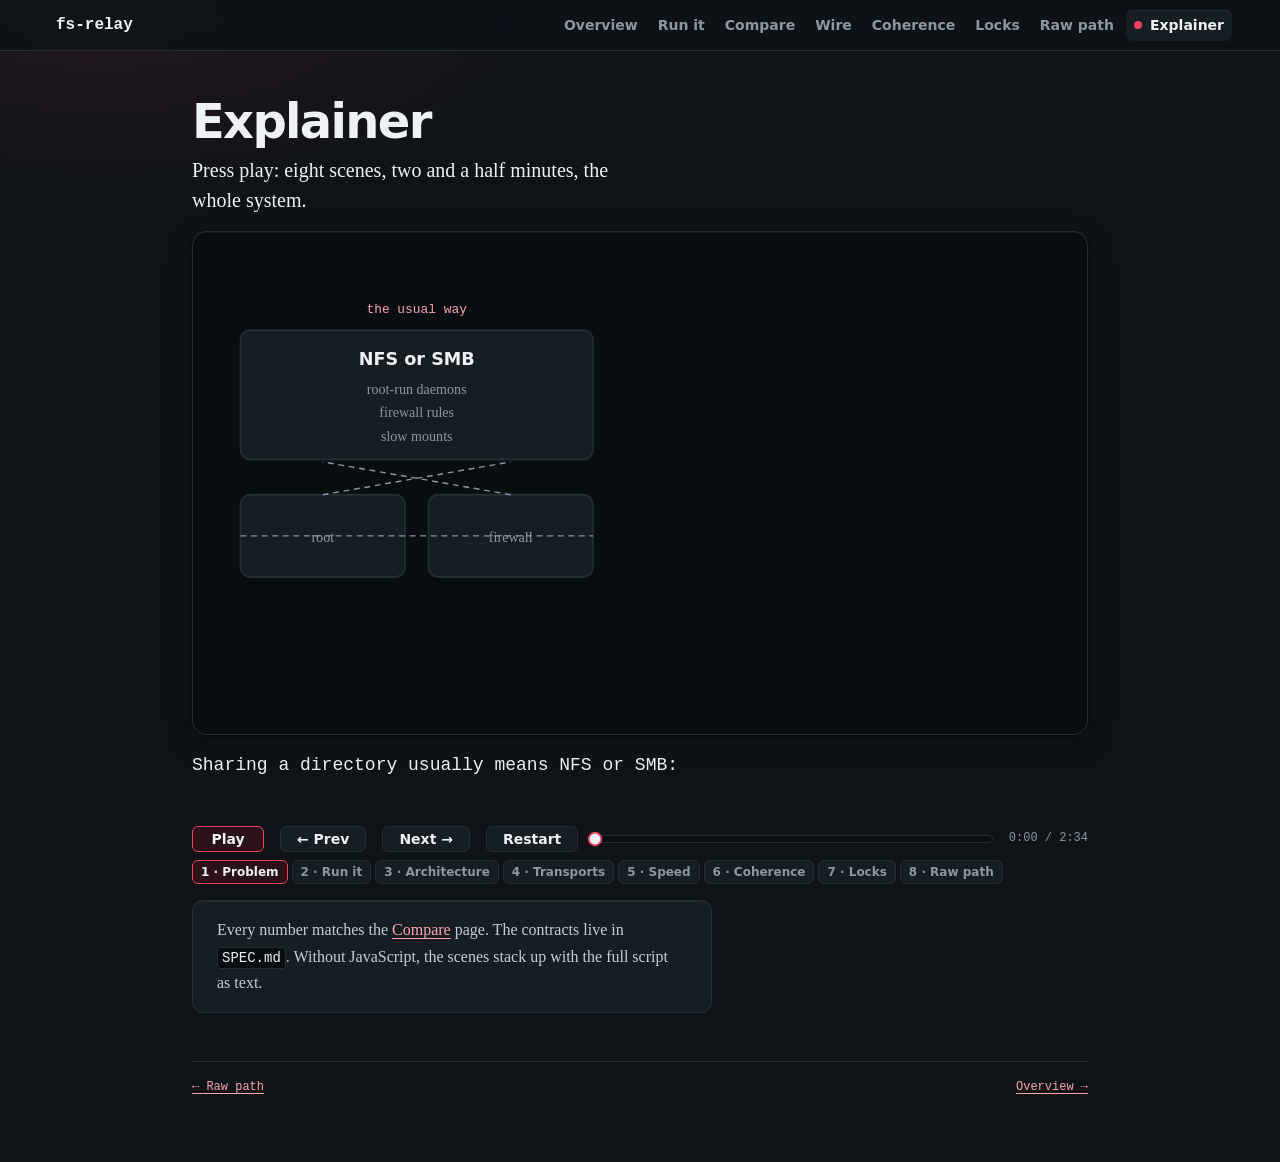
==== html-prototypes/explainer.html @ 556401e4 "feat(ui): elevate html-prototypes 10x and align welcome page (goals/html-prototypes-10x/goal.md)" ====
<!DOCTYPE html>
<html lang="en">
<head>
<meta charset="utf-8">
<meta name="viewport" content="width=device-width, initial-scale=1">
<title>Explainer — fs-relay, explained</title>
<link rel="stylesheet" href="style.css">
<link rel="stylesheet" href="explainer.css">
<meta name="description" content="A two-and-a-half-minute animated tour of fs-relay: run it, how it talks, why it is fast.">
<meta name="theme-color" content="#0d1317">
<link rel="icon" href="data:image/svg+xml,%3Csvg xmlns='http://www.w3.org/2000/svg' viewBox='0 0 16 16'%3E%3Crect width='16' height='16' rx='4' fill='%23f43f5e'/%3E%3C/svg%3E">
</head>
<body>
<a class="skip" href="#main">Skip to content</a>
<nav aria-label="Pages">
  <a class="brand" href="index.html">fs-relay</a>
  <a href="index.html">Overview</a>
  <a href="run.html">Run it</a>
  <a href="compare.html">Compare</a>
  <a href="wire.html">Wire</a>
  <a href="coherence.html">Coherence</a>
  <a href="locks.html">Locks</a>
  <a href="raw.html">Raw path</a>
  <a href="explainer.html" class="here">Explainer</a>
</nav>
<main id="main">
  <h1>Explainer</h1>
  <p class="lede">Press play: eight scenes, two and a
  half minutes, the whole system.</p>
  <div class="player">
    <div class="stage" id="stage" role="region"
      aria-label="Animated explainer">
      <section class="scene" id="sc1" data-title="Problem"
        data-dur="16" aria-label="Scene 1: the problem">
        <svg viewBox="0 0 720 400" role="img"
          aria-label="NFS or SMB on the left, fs-relay on the right">
          <defs>
            <marker id="m1" viewBox="0 0 10 10" refX="8"
              refY="5" markerWidth="7" markerHeight="7"
              orient="auto-start-reverse">
              <path d="M0,0 L10,5 L0,10 z" fill="#f43f5e"></path>
            </marker>
          </defs>
          <g>
            <text x="170" y="55" class="t-lab">the usual way</text>
            <rect x="20" y="70" width="300" height="110" class="box"/>
            <text x="170" y="100" class="t-title">NFS or SMB</text>
            <text x="170" y="124" class="t-small">root-run daemons</text>
            <text x="170" y="144" class="t-small">firewall rules</text>
            <text x="170" y="164" class="t-small">slow mounts</text>
            <rect x="20" y="210" width="140" height="70" class="box"/>
            <text x="90" y="250" class="t-small">root</text>
            <rect x="180" y="210" width="140" height="70" class="box"/>
            <text x="250" y="250" class="t-small">firewall</text>
            <line x1="90" y1="210" x2="250" y2="182" class="wire-dim"/>
            <line x1="250" y1="210" x2="90" y2="182" class="wire-dim"/>
            <line x1="20" y1="245" x2="320" y2="245" class="wire-dim"/>
            <g id="s1-clean" class="fadeable">
              <text x="550" y="55" class="t-lab">fs-relay</text>
              <rect x="400" y="70" width="120" height="110" class="box"/>
              <text x="460" y="125" class="t-title">mount</text>
              <rect x="580" y="70" width="120" height="110" class="box-hi"/>
              <text x="640" y="125" class="t-title">server</text>
              <line x1="520" y1="125" x2="576" y2="125" class="wire"/>
              <circle r="5" class="pkt" style="offset-path: path('M520 125L576 125')"/>
              <text x="550" y="250" class="t-title" font-size="30">≈10× faster</text>
              <text x="550" y="278" class="t-small">two commands · no root</text>
            </g>
          </g>
        </svg>
        <ul class="script">
          <li data-t="0">Sharing a directory usually means NFS or SMB:</li>
          <li data-t="4">root-run daemons, firewall rules, slow mounts.</li>
          <li data-t="8">fs-relay mounts a remote directory as a local filesystem.</li>
          <li data-t="12">About ten times faster — with two commands and no root.</li>
        </ul>
      </section>
      <section class="scene" id="sc2" data-title="Run it"
        data-dur="20" aria-label="Scene 2: run it">
        <svg viewBox="0 0 720 400" role="img"
          aria-label="Three commands typed, four steps lighting up">
          <g>
            <rect x="20" y="20" width="430" height="360" class="box"/>
            <text x="45" y="55" class="t-small">terminal</text>
            <text x="40" y="110" class="t-mono" font-size="13.5" style="text-anchor:start" id="s2l1">$ just build</text>
            <text x="40" y="170" class="t-mono" font-size="13.5" style="text-anchor:start" id="s2l2">$ ./fs-relay -data data -token local-demo</text>
            <text x="40" y="230" class="t-mono" font-size="13.5" style="text-anchor:start" id="s2l3">$ ./fs-relay-bind -ns demo -token local-demo /mnt/x</text>
            <text x="40" y="290" class="t-mono" font-size="13.5" style="text-anchor:start" id="s2l4">mounted on /mnt/x, namespace demo</text>
            <rect id="s2caret" x="145" y="97" width="8" height="16" class="tty-caret"/>
            <g id="s2s1" class="step">
              <rect x="480" y="30" width="220" height="70" class="box"/>
              <text x="590" y="72" class="t-title">1 · Build</text>
            </g>
            <g id="s2s2" class="step">
              <rect x="480" y="115" width="220" height="70" class="box"/>
              <text x="590" y="157" class="t-title">2 · Serve</text>
            </g>
            <g id="s2s3" class="step">
              <rect x="480" y="200" width="220" height="70" class="box"/>
              <text x="590" y="242" class="t-title">3 · Mount</text>
            </g>
            <g id="s2s4" class="step">
              <rect x="480" y="285" width="220" height="70" class="box-hi"/>
              <text x="590" y="327" class="t-title">4 · Use</text>
            </g>
          </g>
        </svg>
        <ul class="script">
          <li data-t="0">Two binaries. First, build them.</li>
          <li data-t="5">Serve a directory on the storage host.</li>
          <li data-t="10">Mount it on every client.</li>
          <li data-t="15">One connection per mount. Now it is a normal directory.</li>
        </ul>
      </section>
      <section class="scene" id="sc3" data-title="Architecture"
        data-dur="20" aria-label="Scene 3: architecture">
        <svg viewBox="0 0 720 400" role="img"
          aria-label="Two mounts exchange calls and events with one server">
          <defs>
            <marker id="m3" viewBox="0 0 10 10" refX="8"
              refY="5" markerWidth="7" markerHeight="7"
              orient="auto-start-reverse">
              <path d="M0,0 L10,5 L0,10 z" fill="#f43f5e"></path>
            </marker>
          </defs>
          <g>
            <rect x="20" y="30" width="200" height="110" class="box"/>
            <text x="120" y="60" class="t-title">mount A</text>
            <text x="120" y="84" class="t-small">fs-relay-bind /mnt/a</text>
            <text x="120" y="104" class="t-small">namespace demo</text>
            <rect x="20" y="180" width="200" height="110" class="box"/>
            <text x="120" y="210" class="t-title">mount B</text>
            <text x="120" y="234" class="t-small">fs-relay-bind /mnt/b</text>
            <text x="120" y="254" class="t-small">namespace demo</text>
            <rect x="300" y="80" width="180" height="160" class="box-hi"/>
            <text x="390" y="112" class="t-title">fs-relay</text>
            <text x="390" y="136" class="t-small">HTTP server</text>
            <text x="390" y="158" class="t-small">event fan-out</text>
            <text x="390" y="180" class="t-small">lock table</text>
            <text x="390" y="202" class="t-small">raw splice loop</text>
            <rect x="540" y="80" width="160" height="160" class="box"/>
            <text x="620" y="112" class="t-title">disk</text>
            <text x="620" y="136" class="t-small">data/demo/</text>
            <text x="620" y="158" class="t-small">data/trips/</text>
            <line x1="220" y1="85" x2="296" y2="120" class="wire"/>
            <line x1="220" y1="235" x2="296" y2="200" class="wire"/>
            <line x1="480" y1="160" x2="536" y2="160" class="wire"/>
            <text x="258" y="72" class="t-lab">calls</text>
            <text x="258" y="252" class="t-lab">calls</text>
            <text x="508" y="148" class="t-lab">files</text>
            <circle r="5" class="pkt" style="offset-path: path('M220 85L296 120')"/>
            <circle r="4" class="pkt-dim" style="offset-path: path('M296 124L220 89'); animation-delay: -1.3s"/>
            <circle r="5" class="pkt" style="offset-path: path('M220 235L296 200'); animation-delay: -0.7s"/>
            <circle r="4" class="pkt-dim" style="offset-path: path('M296 204L220 239'); animation-delay: -2s"/>
            <circle r="5" class="pkt" style="offset-path: path('M480 160L536 160'); animation-delay: -1.9s"/>
          </g>
        </svg>
        <ul class="script">
          <li data-t="0">Each mount keeps one connection to the server.</li>
          <li data-t="6">Calls flow up; results flow back down.</li>
          <li data-t="11">Events — evictions, lock releases — ride the same socket.</li>
          <li data-t="16">Large bytes leave for a separate raw connection.</li>
        </ul>
      </section>
      <section class="scene" id="sc4" data-title="Transports"
        data-dur="18" aria-label="Scene 4: two transports">
        <svg viewBox="0 0 720 400" role="img"
          aria-label="Websocket on the left, POST plus join stream on the right">
          <defs>
            <marker id="m4" viewBox="0 0 10 10" refX="8"
              refY="5" markerWidth="7" markerHeight="7"
              orient="auto-start-reverse">
              <path d="M0,0 L10,5 L0,10 z" fill="#f43f5e"></path>
            </marker>
            <marker id="m4dim" viewBox="0 0 10 10" refX="8"
              refY="5" markerWidth="7" markerHeight="7"
              orient="auto-start-reverse">
              <path d="M0,0 L10,5 L0,10 z" fill="#8b98a1"></path>
            </marker>
          </defs>
          <g>
            <rect x="10" y="60" width="335" height="300" class="zone on" id="s4zl"/>
            <rect x="365" y="60" width="345" height="300" class="zone" id="s4zr"/>
            <text x="177" y="45" class="t-lab">websocket (default)</text>
            <text x="537" y="45" class="t-lab">-post</text>
            <rect x="30" y="120" width="110" height="90" class="box"/>
            <text x="85" y="168" class="t-title">mount</text>
            <rect x="215" y="120" width="110" height="90" class="box"/>
            <text x="270" y="168" class="t-title">server</text>
            <text x="177" y="137" class="t-mono">call id=N</text>
            <line x1="140" y1="145" x2="211" y2="145" class="wire"/>
            <text x="177" y="197" class="t-mono">result</text>
            <line x1="215" y1="185" x2="144" y2="185" class="wire"/>
            <circle r="5" class="pkt" style="offset-path: path('M140 145L211 145')"/>
            <circle r="4" class="pkt-dim" style="offset-path: path('M215 189L144 189'); animation-delay: -1.3s"/>
            <text x="177" y="260" class="t-small">one socket,</text>
            <text x="177" y="280" class="t-small">both directions</text>
            <text x="177" y="310" class="t-small">events share it,</text>
            <text x="177" y="330" class="t-small">no call id</text>
            <rect x="385" y="120" width="110" height="90" class="box"/>
            <text x="440" y="168" class="t-title">mount</text>
            <rect x="580" y="120" width="110" height="90" class="box"/>
            <text x="635" y="168" class="t-title">server</text>
            <text x="537" y="137" class="t-mono">POST call</text>
            <line x1="495" y1="145" x2="576" y2="145" class="wire"/>
            <text x="537" y="197" class="t-mono">join chunks</text>
            <line x1="580" y1="185" x2="499" y2="185" class="wire-dim"/>
            <circle r="5" class="pkt" style="offset-path: path('M495 145L576 145'); animation-delay: -0.5s"/>
            <circle r="4" class="pkt-dim" style="offset-path: path('M580 189L499 189'); animation-delay: -1.8s"/>
            <text x="537" y="260" class="t-small">one POST per call,</text>
            <text x="537" y="280" class="t-small">plus a join stream</text>
            <text x="537" y="310" class="t-small">for events</text>
          </g>
        </svg>
        <ul class="script">
          <li data-t="0">By default: one websocket, calls and events together.</li>
          <li data-t="6">Each call carries an id; the server echoes it back.</li>
          <li data-t="10">-post instead: one request per call, plus a join stream.</li>
          <li data-t="14">Same envelope both ways. Pick one per mount.</li>
        </ul>
      </section>
      <section class="scene" id="sc5" data-title="Speed"
        data-dur="22" aria-label="Scene 5: speed">
        <svg viewBox="0 0 720 400" role="img"
          aria-label="Benchmark chart: ansible.tar unpack across 5,868 files">
          <g>
            <text x="360" y="38" class="t-lab">ansible.tar — unpack, 5,868 files (shorter is faster)</text>
            <g id="s5r0" class="fadeable">
              <text x="165" y="83" class="t-mono" style="text-anchor:end;fill:#8b98a1">local directory</text>
              <rect x="180" y="66" width="410" height="24" class="box"/>
              <rect id="s5b0" x="180" y="66" width="8" height="24" rx="4" fill="#c3ced4" class="grow"/>
              <text x="604" y="83" class="t-mono" style="text-anchor:start">0.14 s</text>
            </g>
            <g id="s5r1" class="fadeable">
              <text x="165" y="125" class="t-mono" style="text-anchor:end;font-weight:700">fs-relay</text>
              <rect x="180" y="108" width="410" height="24" class="box"/>
              <rect id="s5b1" x="180" y="108" width="32" height="24" rx="4" fill="#f43f5e" class="grow"/>
              <text x="604" y="125" class="t-mono" style="text-anchor:start;fill:#fda4af">15.47 s · 13× s3fs</text>
            </g>
            <g id="s5r2" class="fadeable">
              <text x="165" y="167" class="t-mono" style="text-anchor:end">fs-relay -post</text>
              <rect x="180" y="150" width="410" height="24" class="box"/>
              <rect id="s5b2" x="180" y="150" width="37" height="24" rx="4" fill="#fda4af" class="grow"/>
              <text x="604" y="167" class="t-mono" style="text-anchor:start">18.11 s</text>
            </g>
            <g id="s5r3" class="fadeable">
              <text x="165" y="209" class="t-mono" style="text-anchor:end;fill:#8b98a1">kvfs</text>
              <rect x="180" y="192" width="410" height="24" class="box"/>
              <rect id="s5b3" x="180" y="192" width="52" height="24" rx="4" fill="#4d5a62" class="grow"/>
              <text x="604" y="209" class="t-mono" style="text-anchor:start">25.76 s</text>
            </g>
            <g id="s5r4" class="fadeable">
              <text x="165" y="251" class="t-mono" style="text-anchor:end;fill:#8b98a1">fuse-nfs</text>
              <rect x="180" y="234" width="410" height="24" class="box"/>
              <rect id="s5b4" x="180" y="234" width="217" height="24" rx="4" fill="#4d5a62" class="grow"/>
              <text x="604" y="251" class="t-mono" style="text-anchor:start">107.89 s</text>
            </g>
            <g id="s5r5" class="fadeable">
              <text x="165" y="293" class="t-mono" style="text-anchor:end;fill:#8b98a1">s3fs on rustfs</text>
              <rect x="180" y="276" width="410" height="24" class="box"/>
              <rect id="s5b5" x="180" y="276" width="410" height="24" rx="4" fill="#4d5a62" class="grow"/>
              <text x="604" y="293" class="t-mono" style="text-anchor:start">203.56 s</text>
            </g>
            <g id="s5verdict" class="fadeable">
              <rect x="190" y="324" width="340" height="48" class="box-hi"/>
              <text x="360" y="354" class="t-title" font-size="22">13× faster than s3fs · 7× NFS</text>
            </g>
          </g>
        </svg>
        <ul class="script">
          <li data-t="0">Unpacking 5,868 files: s3fs takes 204 seconds.</li>
          <li data-t="6">NFS through FUSE: 108. kvfs: 26.</li>
          <li data-t="11">fs-relay: 15 and a half. Thirteen times faster than s3fs.</li>
          <li data-t="17">Numbers from the repo's own benchmark tables.</li>
        </ul>
      </section>
      <section class="scene" id="sc6" data-title="Coherence"
        data-dur="18" aria-label="Scene 6: coherence">
        <svg viewBox="0 0 720 400" role="img"
          aria-label="A write on mount A evicts mount B's cache">
          <defs>
            <marker id="m6" viewBox="0 0 10 10" refX="8"
              refY="5" markerWidth="7" markerHeight="7"
              orient="auto-start-reverse">
              <path d="M0,0 L10,5 L0,10 z" fill="#f43f5e"></path>
            </marker>
          </defs>
          <g>
            <rect x="20" y="80" width="150" height="130" class="box"/>
            <text x="95" y="112" class="t-title">mount A</text>
            <text x="95" y="136" class="t-small">writes</text>
            <rect x="280" y="80" width="160" height="130" class="box-hi"/>
            <text x="360" y="112" class="t-title">server</text>
            <text x="360" y="136" class="t-small">publishes</text>
            <rect x="550" y="80" width="150" height="130" class="box"/>
            <text x="625" y="112" class="t-title">mount B</text>
            <text x="625" y="136" class="t-small">caches</text>
            <line x1="170" y1="130" x2="276" y2="130" class="wire"/>
            <line x1="440" y1="130" x2="546" y2="130" class="wire"/>
            <text x="223" y="118" class="t-lab">write</text>
            <text x="493" y="118" class="t-lab">evict</text>
            <circle r="5" class="pkt" style="offset-path: path('M170 130L276 130')"/>
            <circle r="5" class="pkt" style="offset-path: path('M440 130L546 130'); animation-delay: -1.3s"/>
            <g id="s6cache" class="flash">
              <rect x="550" y="240" width="150" height="50" class="chip-hi"/>
              <text x="625" y="270" class="t-small">B cache dropped</text>
            </g>
            <text x="95" y="270" class="t-small fadeable" id="s6a">keeps the name</text>
            <text x="625" y="320" class="t-small fadeable" id="s6b">drops the name</text>
          </g>
        </svg>
        <ul class="script">
          <li data-t="0">Mounts cache everything: names, attributes, small files.</li>
          <li data-t="6">Every change pushes an eviction to all mounts.</li>
          <li data-t="11">The writing mount keeps the name; others drop it.</li>
          <li data-t="15">Missed news? Rejoin replays it. Names heal in a second.</li>
        </ul>
      </section>
      <section class="scene" id="sc7" data-title="Locks"
        data-dur="20" aria-label="Scene 7: locks">
        <svg viewBox="0 0 720 400" role="img"
          aria-label="Two mounts take turns on the shared range">
          <defs>
            <marker id="m7" viewBox="0 0 10 10" refX="8"
              refY="5" markerWidth="7" markerHeight="7"
              orient="auto-start-reverse">
              <path d="M0,0 L10,5 L0,10 z" fill="#f43f5e"></path>
            </marker>
          </defs>
          <g>
            <rect x="20" y="20" width="170" height="70" class="box"/>
            <text x="105" y="62" class="t-title">mount A</text>
            <rect x="275" y="20" width="170" height="70" class="box-hi"/>
            <text x="360" y="62" class="t-title">server</text>
            <rect x="530" y="20" width="170" height="70" class="box"/>
            <text x="615" y="62" class="t-title">mount B</text>
            <line x1="190" y1="55" x2="271" y2="55" class="wire"/>
            <line x1="530" y1="55" x2="449" y2="55" class="wire"/>
            <circle r="5" class="pkt" style="offset-path: path('M190 55L271 55')"/>
            <g id="s7pulse" class="fadeable">
              <circle r="5" class="pkt" style="offset-path: path('M449 59L530 59')"/>
            </g>
            <rect x="20" y="150" width="170" height="60" class="chip-hi"/>
            <text x="105" y="174" class="t-mono">0x40000000</text>
            <text x="105" y="194" class="t-small">pending</text>
            <rect x="210" y="150" width="170" height="60" class="chip-hi"/>
            <text x="295" y="174" class="t-mono">0x40000001</text>
            <text x="295" y="194" class="t-small">reserved</text>
            <rect x="400" y="150" width="280" height="60" class="chip-hi"/>
            <text x="540" y="174" class="t-mono">0x40000002 + 510</text>
            <text x="540" y="194" class="t-small">shared range</text>
            <text x="540" y="234" class="t-small" id="s7holder">holder: A</text>
            <text x="360" y="282" class="t-title fadeable on" id="s7a">A takes the shared-write lock</text>
            <text x="360" y="308" class="t-small fadeable" id="s7b">B tries → EAGAIN, waits</text>
            <text x="360" y="334" class="t-small fadeable" id="s7r">release wakes every waiter</text>
            <text x="360" y="360" class="t-title fadeable" id="s7g">B retries → granted</text>
          </g>
        </svg>
        <ul class="script">
          <li data-t="0">One server lock table per namespace.</li>
          <li data-t="5">SQLite locks three byte ranges; the table counts them.</li>
          <li data-t="10">A conflict returns EAGAIN — the mount waits and retries.</li>
          <li data-t="15">Release wakes every waiter. Proven: 200 rows, both mounts, integrity ok.</li>
        </ul>
      </section>
      <section class="scene" id="sc8" data-title="Raw path"
        data-dur="20" aria-label="Scene 8: raw path">
        <svg viewBox="0 0 720 400" role="img"
          aria-label="Bytes splice from file to FUSE without copies">
          <defs>
            <marker id="m8" viewBox="0 0 10 10" refX="8"
              refY="5" markerWidth="7" markerHeight="7"
              orient="auto-start-reverse">
              <path d="M0,0 L10,5 L0,10 z" fill="#f43f5e"></path>
            </marker>
          </defs>
          <g>
            <text x="360" y="60" class="t-lab">zero copy</text>
            <rect x="20" y="120" width="120" height="80" class="box"/>
            <text x="80" y="166" class="t-title">file</text>
            <rect x="170" y="120" width="90" height="80" class="box"/>
            <text x="215" y="166" class="t-small">pipe</text>
            <rect x="290" y="120" width="110" height="80" class="box"/>
            <text x="345" y="166" class="t-small">socket</text>
            <rect x="430" y="120" width="90" height="80" class="box"/>
            <text x="475" y="166" class="t-small">pipe</text>
            <rect x="550" y="120" width="150" height="80" class="box-hi"/>
            <text x="625" y="166" class="t-title">FUSE</text>
            <line x1="140" y1="160" x2="166" y2="160" class="wire"/>
            <line x1="260" y1="160" x2="286" y2="160" class="wire"/>
            <line x1="400" y1="160" x2="426" y2="160" class="wire"/>
            <line x1="520" y1="160" x2="546" y2="160" class="wire"/>
            <circle r="5" class="pkt" style="offset-path: path('M140 160L166 160')"/>
            <circle r="5" class="pkt" style="offset-path: path('M260 160L286 160'); animation-delay: -0.6s"/>
            <circle r="5" class="pkt" style="offset-path: path('M400 160L426 160'); animation-delay: -1.2s"/>
            <circle r="5" class="pkt" style="offset-path: path('M520 160L546 160'); animation-delay: -1.8s"/>
            <text x="360" y="250" class="t-small">inside [Min, Max] → raw · else the envelope</text>
            <text x="360" y="310" class="t-title fadeable" id="s8close" font-size="26">Two commands. No root. That's fs-relay.</text>
          </g>
        </svg>
        <ul class="script">
          <li data-t="0">Bytes past a threshold skip the envelope.</li>
          <li data-t="5">The kernel splices: file to pipe to socket to FUSE.</li>
          <li data-t="11">No copies through the server process. Failures retry once.</li>
          <li data-t="16">Two commands. No root. That's fs-relay.</li>
        </ul>
      </section>
    </div>
    <p class="caption" id="caption" aria-live="polite"></p>
    <div class="transport" role="group" aria-label="Playback">
      <button type="button" id="btn-play" aria-label="Play">Play</button>
      <button type="button" id="btn-prev" aria-label="Previous scene">← Prev</button>
      <button type="button" id="btn-next" aria-label="Next scene">Next →</button>
      <button type="button" id="btn-restart" aria-label="Restart">Restart</button>
      <div class="progress" id="progress" role="slider" tabindex="0"
        aria-label="Seek" aria-valuemin="0" aria-valuemax="100" aria-valuenow="0">
        <div class="fill" id="fill"></div>
      </div>
      <span class="clock" id="clock">0:00 / 0:00</span>
      <div class="chapters" id="chapters"></div>
    </div>
  </div>
  <p class="note">Every number matches the
  <a href="compare.html">Compare</a> page. The contracts
  live in <code>SPEC.md</code>. Without JavaScript, the
  scenes stack up with the full script as text.</p>
  <footer><a href="raw.html">← Raw path</a><a href="index.html">Overview →</a></footer>
</main>
<script src="ui.js"></script>
<script src="explainer.js"></script>
</body>
</html>
---- html-prototypes/style.css ----
:root {
  color-scheme: dark;

  /* Layer 1: primitives */
  --gray-50: #eef2f4;
  --gray-200: #c3ced4;
  --gray-400: #8b98a1;
  --gray-600: #4d5a62;
  --gray-800: #232e34;
  --gray-900: #161e23;
  --gray-950: #0d1317;
  --accent-200: #fecdd3;
  --accent-300: #fda4af;
  --accent-400: #fb7185;
  --accent-500: #f43f5e;
  --accent-700: #be123c;
  --accent-900: #4c0519;

  --space-2xs: 0.125rem;
  --space-xs: 0.25rem;
  --space-sm: 0.5rem;
  --space-md: 1rem;
  --space-lg: 1.5rem;
  --space-xl: 2rem;
  --space-2xl: 3rem;
  --space-3xl: 4rem;
  --space-4xl: 6rem;

  --text-xs: 0.75rem;
  --text-sm: 0.875rem;
  --text-base: 1rem;
  --text-lg: 1.125rem;
  --text-xl: 1.25rem;
  --text-2xl: 1.5rem;
  --text-3xl: 1.875rem;
  --text-4xl: 2.25rem;
  --text-5xl: 3rem;

  /* Pass 2: 3 font weights max */
  --font-regular: 400;
  --font-semibold: 600;
  --font-bold: 700;

  --leading-tight: 1.05;
  --leading-snug: 1.3;
  --leading-normal: 1.5;
  --leading-relaxed: 1.65;
  --tracking-display: -0.035em;
  --tracking-normal: 0;
  --tracking-wide: 0.08em;

  --radius-xs: 0.1875rem;
  --radius-sm: 0.25rem;
  --radius-md: 0.375rem;
  --radius-lg: 0.625rem;
  --radius-xl: 0.875rem;
  --radius-pill: 9999px;

  --ring-subtle: inset 0 1px 0 rgb(255 255 255 / 0.06);
  --shadow-raised: 0 1px 2px rgb(0 0 0 / 0.35), 0 8px 24px rgb(0 0 0 / 0.28);
  --duration-fast: 140ms;
  --duration-base: 220ms;
  --ease-out: cubic-bezier(0.22, 1, 0.36, 1);
  --z-sticky: 10;
  --z-skip: 20;
  --measure: 65ch;
  --shell-sm: 46rem;
  --shell-lg: 60rem;

  /* Layer 2: semantics */
  --surface-canvas: var(--gray-950);
  --surface-raised: var(--gray-900);
  --surface-overlay: var(--gray-800);
  --surface-sunken: #080d10;
  --surface-glow: rgb(244 63 94 / 0.10);
  --text-primary: var(--gray-50);
  --text-secondary: var(--gray-200);
  --text-tertiary: var(--gray-400);
  --text-faint: var(--gray-600);
  --border-default: var(--gray-800);
  --border-subtle: rgb(255 255 255 / 0.08);
  --border-focus: var(--accent-500);
  --accent: var(--accent-500);
  --accent-soft: var(--accent-300);
  --accent-deep: var(--accent-700);
  --accent-wash: #2b1119;
  --chart-them: var(--gray-600);
  --chart-floor: var(--gray-200);
  --font-display: system-ui, "Segoe UI",
    "Avenir Next", sans-serif;
  --font-body: Charter, "Bitstream Charter",
    "Sitka Text", Cambria, Georgia, serif;
  --font-mono: ui-monospace, "SF Mono",
    "Cascadia Mono", Menlo, Consolas, monospace;

  /* Layer 3: verdict panel */
  --verdict-bg: var(--accent-wash);
  --verdict-border: var(--accent-deep);
  --verdict-q: var(--accent-soft);
}

* { box-sizing: border-box; }

html {
  scrollbar-color: var(--accent-deep) var(--surface-canvas);
  -webkit-text-size-adjust: 100%;
  -webkit-font-smoothing: antialiased;
  scroll-behavior: smooth;
  scroll-padding-top: 6rem;
}

body {
  margin: 0;
  min-height: 100vh;
  background:
    radial-gradient(ellipse 70% 32% at 8% 0%, var(--surface-glow) 0%, transparent 58%),
    var(--surface-canvas);
  color: var(--text-secondary);
  font-family: var(--font-body);
  font-size: var(--text-lg);
  font-weight: var(--font-regular);
  line-height: var(--leading-relaxed);
}

::selection { background: var(--accent); color: #160509; }

:focus-visible { outline: 2px solid var(--border-focus); outline-offset: 3px; }

/* ---- skip link: first Tab stop, visible only on focus ---- */

.skip {
  position: absolute;
  left: var(--space-md);
  top: var(--space-sm);
  z-index: var(--z-skip);
  background: var(--surface-sunken);
  color: var(--text-primary);
  font-family: var(--font-display);
  font-size: var(--text-sm);
  font-weight: var(--font-semibold);
  padding: var(--space-sm) var(--space-md);
  border: 1px solid var(--accent);
  border-radius: var(--radius-md);
  text-decoration: none;
  transform: translateY(-300%);
  transition: transform var(--duration-fast) var(--ease-out);
}

.skip:focus-visible { transform: none; }

/* ---- top navigation ---- */

nav {
  display: flex;
  flex-wrap: wrap;
  gap: var(--space-xs);
  align-items: center;
  padding: var(--space-sm) clamp(var(--space-md), 4vw, var(--space-2xl));
  border-bottom: 1px solid var(--border-default);
  background: rgb(13 19 23 / 0.84);
  -webkit-backdrop-filter: blur(8px);
  backdrop-filter: blur(8px);
  position: sticky;
  top: 0;
  z-index: var(--z-sticky);
}

nav a {
  display: inline-flex;
  align-items: center;
  color: var(--text-tertiary);
  font-family: var(--font-display);
  font-size: var(--text-sm);
  font-weight: var(--font-semibold);
  text-decoration: none;
  padding: var(--space-xs) var(--space-sm);
  border-radius: var(--radius-md);
  white-space: nowrap;
  outline: 2px solid transparent;
  transition: color var(--duration-fast) var(--ease-out),
    background-color var(--duration-fast) var(--ease-out),
    transform var(--duration-fast) var(--ease-out),
    outline-color var(--duration-fast) var(--ease-out);
}

nav a:active { transform: scale(0.97); }

@media (hover: hover) and (pointer: fine) {
  nav a:hover { color: var(--text-primary); background: var(--surface-raised); }
}

/* Signature: the active page carries a rose dot. */
nav a.here {
  color: var(--text-primary);
  background: var(--surface-raised);
  box-shadow: var(--ring-subtle);
}

nav a.here::before {
  content: "";
  display: inline-block;
  width: var(--space-sm);
  height: var(--space-sm);
  border-radius: var(--radius-pill);
  background: var(--accent);
  margin-inline-end: var(--space-sm);
  flex-shrink: 0;
}

nav a.brand {
  font-family: var(--font-mono);
  font-size: var(--text-base);
  font-weight: var(--font-bold);
  color: var(--text-primary);
  margin-inline-end: auto;
  letter-spacing: var(--tracking-normal);
}

/* ---- page column & spacing rhythm (Pass 4) ---- */

main {
  max-width: var(--shell-sm);
  margin: 0 auto;
  padding: clamp(var(--space-lg), 5vh, var(--space-2xl))
    clamp(var(--space-md), 4vw, var(--space-xl))
    var(--space-3xl);
}

@media (min-width: 64rem) {
  main { max-width: var(--shell-lg); }
  h1 { font-size: clamp(var(--text-5xl), 1rem + 4.2vw, 4.5rem); max-width: 22ch; }
  .lede { max-width: 54ch; }
  .verdict { max-width: none; }
}

main > * + * { margin-top: var(--space-md); }
main > h2 { margin-top: var(--space-2xl); }
main > h2 + * { margin-top: var(--space-sm); }
main > h3 { margin-top: var(--space-xl); }
main > h3 + * { margin-top: var(--space-sm); }
main > h1 + .lede { margin-top: var(--space-sm); }

h1, h2, h3 {
  font-family: var(--font-display);
  color: var(--text-primary);
  line-height: var(--leading-tight);
  text-wrap: balance;
}

h1 {
  font-size: clamp(var(--text-4xl), 7vw, var(--text-5xl));
  font-weight: var(--font-bold);
  letter-spacing: var(--tracking-display);
  margin: 0;
  max-width: 20ch;
}

h2 {
  font-size: var(--text-3xl);
  font-weight: var(--font-bold);
  letter-spacing: var(--tracking-display);
  margin-bottom: 0;
}

h3 {
  font-size: var(--text-xl);
  font-weight: var(--font-semibold);
  letter-spacing: var(--tracking-normal);
  margin-bottom: 0;
}

.lede {
  font-size: var(--text-xl);
  color: var(--text-primary);
  line-height: var(--leading-normal);
  max-width: 44ch;
}

p { max-width: var(--measure); margin-bottom: 0; text-wrap: pretty; }
li { max-width: var(--measure); text-wrap: pretty; }

ul, ol { padding-inline-start: var(--space-lg); }
li + li { margin-top: var(--space-xs); }

a {
  color: var(--accent-soft);
  text-underline-offset: 3px;
  text-decoration-skip-ink: auto;
  outline: 2px solid transparent;
  transition: color var(--duration-fast) var(--ease-out),
    text-underline-offset var(--duration-fast) var(--ease-out),
    outline-color var(--duration-fast) var(--ease-out);
}

@media (hover: hover) and (pointer: fine) {
  a:hover {
    color: var(--text-primary);
    text-underline-offset: 4px;
  }
}

code {
  font-family: var(--font-mono);
  font-size: var(--text-sm);
  background: var(--surface-sunken);
  border: 1px solid var(--border-default);
  border-radius: var(--radius-xs);
  padding: var(--space-2xs) var(--space-xs);
  color: var(--text-primary);
  white-space: nowrap;
}

pre {
  position: relative;
  background: var(--surface-sunken);
  border: 1px solid var(--border-default);
  border-radius: var(--radius-lg);
  box-shadow: var(--ring-subtle);
  padding: var(--space-md) var(--space-lg);
  overflow-x: auto;
  font-family: var(--font-mono);
  font-size: var(--text-sm);
  line-height: var(--leading-normal);
  color: var(--text-primary);
}

.has-copy { padding-inline-end: 5.5rem; }

pre code { background: none; border: 0; padding: 0; white-space: pre; }

/* ---- copy button on pre blocks ---- */

.copy-btn {
  position: absolute;
  top: var(--space-sm);
  right: var(--space-sm);
  display: inline-flex;
  align-items: center;
  gap: var(--space-xs);
  font-family: var(--font-display);
  font-size: var(--text-xs);
  font-weight: var(--font-semibold);
  color: var(--text-secondary);
  background: var(--surface-raised);
  border: 1px solid var(--border-default);
  border-radius: var(--radius-sm);
  padding: var(--space-xs) var(--space-sm);
  cursor: pointer;
  user-select: none;
  touch-action: manipulation;
  transition: color var(--duration-fast) var(--ease-out),
    background-color var(--duration-fast) var(--ease-out),
    border-color var(--duration-fast) var(--ease-out),
    transform var(--duration-fast) var(--ease-out);
}

@media (hover: hover) and (pointer: fine) {
  .copy-btn:hover {
    color: var(--text-primary);
    background: var(--surface-overlay);
  }
}

.copy-btn:active { transform: scale(0.97); }

.copy-btn.copied {
  color: var(--text-primary);
  border-color: var(--accent);
  background: var(--accent-wash);
}

.copy-btn svg {
  width: 0.875rem;
  height: 0.875rem;
  stroke: currentColor;
  stroke-width: 2;
  fill: none;
  flex-shrink: 0;
}

/* ---- tables ---- */

.scroll {
  overflow-x: auto;
  border: 1px solid var(--border-default);
  border-radius: var(--radius-lg);
  background: rgb(8 13 16 / 0.55);
}

table {
  border-collapse: collapse;
  width: 100%;
  font-size: var(--text-base);
  font-variant-numeric: tabular-nums;
}

th, td {
  text-align: left;
  vertical-align: top;
  padding: var(--space-sm) var(--space-md);
  border-bottom: 1px solid var(--border-default);
}

tr:last-child td { border-bottom: 0; }

th {
  font-family: var(--font-display);
  font-size: var(--text-sm);
  color: var(--text-primary);
  font-weight: var(--font-semibold);
  border-bottom: 2px solid var(--accent);
  background: var(--surface-raised);
  white-space: nowrap;
}

@media (hover: hover) and (pointer: fine) {
  table tr:not(:first-child):hover td {
    background: rgb(255 255 255 / 0.025);
  }
}

td.num {
  text-align: right;
  white-space: nowrap;
  font-family: var(--font-mono);
  font-size: var(--text-sm);
  font-variant-numeric: tabular-nums;
}
th.num { text-align: right; }

/* ---- notes and verdicts ---- */

.note {
  border: 1px solid var(--border-default);
  border-radius: var(--radius-lg);
  background: var(--surface-raised);
  box-shadow: var(--ring-subtle);
  padding: var(--space-md) var(--space-lg);
  font-size: var(--text-base);
}

.note strong { color: var(--text-primary); font-weight: var(--font-semibold); }

.verdict {
  border: 1px solid var(--verdict-border);
  border-radius: var(--radius-lg);
  background: var(--verdict-bg);
  box-shadow: var(--ring-subtle), var(--shadow-raised);
  padding: var(--space-md) var(--space-lg);
  font-size: var(--text-lg);
}

.verdict strong { color: var(--text-primary); font-weight: var(--font-semibold); }

.verdict .q {
  display: block;
  font-family: var(--font-display);
  font-size: var(--text-sm);
  font-weight: var(--font-semibold);
  color: var(--verdict-q);
  margin-bottom: var(--space-xs);
}

@supports (animation-timeline: view()) {
  .verdict {
    animation: rise var(--ease-out) both;
    animation-timeline: view();
    animation-range: entry 0% entry 55%;
  }
  @keyframes rise {
    from { opacity: 0; transform: translateY(10px); }
    to { opacity: 1; transform: none; }
  }
}

.facts { list-style: none; padding-inline-start: 0; }
.facts li { padding-inline-start: var(--space-lg); position: relative; }
.facts li::before {
  content: "";
  position: absolute;
  left: var(--space-xs);
  top: 0.68em;
  width: var(--space-sm);
  height: var(--space-sm);
  background: var(--accent);
  border-radius: var(--radius-pill);
}

.toc li::marker {
  color: var(--accent);
  font-family: var(--font-display);
  font-weight: var(--font-bold);
}

/* ---- interactive smoke checklists (run.html) ---- */

.checklist-header {
  display: flex;
  align-items: center;
  justify-content: space-between;
  gap: var(--space-sm);
  flex-wrap: wrap;
}

.check-progress {
  font-family: var(--font-mono);
  font-size: var(--text-xs);
  color: var(--accent-soft);
  background: var(--accent-wash);
  border: 1px solid var(--accent-deep);
  border-radius: var(--radius-pill);
  padding: var(--space-2xs) var(--space-sm);
  font-variant-numeric: tabular-nums;
}

.checklist-interactive {
  list-style: none;
  padding-inline-start: 0;
}

.checklist-interactive li {
  display: flex;
  align-items: flex-start;
  gap: var(--space-sm);
  padding: var(--space-xs) var(--space-sm);
  border-radius: var(--radius-md);
  cursor: pointer;
  transition: background-color var(--duration-fast) var(--ease-out),
    color var(--duration-fast) var(--ease-out);
}

@media (hover: hover) and (pointer: fine) {
  .checklist-interactive li:hover {
    background: var(--surface-raised);
  }
}

.checklist-interactive input[type="checkbox"] {
  appearance: none;
  width: 1.125rem;
  height: 1.125rem;
  margin-top: 0.25rem;
  border: 1.5px solid var(--text-tertiary);
  border-radius: var(--radius-xs);
  background: var(--surface-sunken);
  cursor: pointer;
  flex-shrink: 0;
  display: grid;
  place-content: center;
  transition: background-color var(--duration-fast) var(--ease-out),
    border-color var(--duration-fast) var(--ease-out),
    transform var(--duration-fast) var(--ease-out);
}

.checklist-interactive input[type="checkbox"]:active {
  transform: scale(0.95);
}

.checklist-interactive input[type="checkbox"]:checked {
  background: var(--accent);
  border-color: var(--accent);
}

.checklist-interactive input[type="checkbox"]:checked::before {
  content: "";
  width: 0.55rem;
  height: 0.32rem;
  border-left: 2px solid var(--gray-950);
  border-bottom: 2px solid var(--gray-950);
  transform: rotate(-45deg) translate(0.5px, -0.5px);
}

.checklist-interactive li.done {
  color: var(--text-tertiary);
  text-decoration: line-through;
}

/* ---- benchmark bars & interactive controls ---- */

.chart-controls {
  display: flex;
  flex-wrap: wrap;
  align-items: center;
  gap: var(--space-xs) var(--space-sm);
  padding: var(--space-sm) var(--space-md);
  background: var(--surface-raised);
  border: 1px solid var(--border-default);
  border-radius: var(--radius-lg);
  box-shadow: var(--ring-subtle);
  font-family: var(--font-display);
  font-size: var(--text-xs);
  color: var(--text-tertiary);
}

.chart-controls .ctrl-label {
  font-weight: var(--font-semibold);
  color: var(--text-secondary);
  margin-inline-end: var(--space-2xs);
}

.pill-btn {
  font-family: var(--font-display);
  font-size: var(--text-xs);
  font-weight: var(--font-semibold);
  color: var(--text-secondary);
  background: var(--surface-sunken);
  border: 1px solid var(--border-default);
  border-radius: var(--radius-md);
  padding: var(--space-xs) var(--space-sm);
  cursor: pointer;
  touch-action: manipulation;
  transition: color var(--duration-fast) var(--ease-out),
    background-color var(--duration-fast) var(--ease-out),
    border-color var(--duration-fast) var(--ease-out),
    transform var(--duration-fast) var(--ease-out);
}

@media (hover: hover) and (pointer: fine) {
  .pill-btn:hover {
    color: var(--text-primary);
    background: var(--surface-overlay);
  }
}

.pill-btn:active { transform: scale(0.97); }

.pill-btn[aria-pressed="true"],
.pill-btn.active {
  color: var(--text-primary);
  background: var(--accent-wash);
  border-color: var(--accent);
}

.chart {
  display: grid;
  gap: var(--space-sm);
  margin-top: var(--space-sm);
  padding: var(--space-md);
  background: var(--surface-sunken);
  border: 1px solid var(--border-default);
  border-radius: var(--radius-lg);
  box-shadow: var(--ring-subtle);
}

.row {
  display: grid;
  grid-template-columns: 9.5rem 1fr auto;
  gap: var(--space-sm);
  align-items: center;
  font-size: var(--text-sm);
  transition: opacity var(--duration-fast) var(--ease-out);
}

.row.is-dimmed { opacity: 0.35; }

.row .who {
  color: var(--text-tertiary);
  text-align: right;
  font-family: var(--font-mono);
  font-size: var(--text-xs);
}
.row.me .who {
  color: var(--text-primary);
  font-weight: var(--font-bold);
}
.row .val {
  display: inline-flex;
  align-items: center;
  justify-content: flex-end;
  gap: var(--space-xs);
  min-width: 4.5rem;
  font-family: var(--font-mono);
  font-variant-numeric: tabular-nums;
  color: var(--text-primary);
  font-size: var(--text-xs);
  white-space: nowrap;
}

.badge-speedup {
  font-family: var(--font-mono);
  font-size: var(--text-xs);
  font-weight: var(--font-semibold);
  color: var(--accent-soft);
  background: var(--accent-wash);
  border: 1px solid var(--accent-deep);
  border-radius: var(--radius-xs);
  padding: 0 var(--space-xs);
  font-variant-numeric: tabular-nums;
}

.track {
  background: var(--surface-raised);
  border: 1px solid var(--border-default);
  border-radius: var(--radius-sm);
  height: var(--space-lg);
  position: relative;
  overflow: hidden;
}

.bar {
  position: absolute;
  left: 0;
  top: 0;
  bottom: 0;
  min-width: var(--space-xs);
  border-radius: var(--radius-xs);
  background: var(--chart-them);
  transform-origin: left center;
  transition: transform var(--duration-base) var(--ease-out),
    background-color var(--duration-fast) var(--ease-out);
}

.row.me .bar { background: var(--accent); }
.row.post .bar { background: var(--accent-soft); }
.row.floor .bar { background: var(--chart-floor); }

@supports (animation-timeline: view()) {
  .bar {
    animation: grow var(--ease-out) both;
    animation-timeline: view();
    animation-range: entry 0% entry 90%;
  }
  @keyframes grow {
    from { transform: scaleX(0); }
    to { transform: scaleX(1); }
  }
}

.caption {
  font-family: var(--font-mono);
  font-size: var(--text-xs);
  color: var(--text-tertiary);
}

/* ---- diagrams & interactive explorers ---- */

figure.diagram {
  margin-inline: 0;
  overflow-x: auto;
  border: 1px solid var(--border-default);
  border-radius: var(--radius-xl);
  background: var(--surface-sunken);
  box-shadow: var(--ring-subtle), var(--shadow-raised);
  padding: var(--space-md);
}

figure.diagram svg {
  display: block;
  min-width: 32rem;
  width: 100%;
  height: auto;
}

figure.diagram figcaption {
  font-family: var(--font-mono);
  font-size: var(--text-xs);
  color: var(--text-tertiary);
  margin-top: var(--space-sm);
}

/* Safe breakout: never collides with viewport edge at 76rem */
@media (min-width: 76rem) {
  main > figure.diagram,
  main > .chart {
    margin-inline: max(-6rem, calc((var(--shell-lg) - 100vw) / 2 + var(--space-xl)));
  }
}

.explorer-bar {
  display: flex;
  flex-wrap: wrap;
  align-items: center;
  justify-content: space-between;
  gap: var(--space-sm);
  margin-top: var(--space-sm);
  padding-top: var(--space-sm);
  border-top: 1px solid var(--border-default);
}

.explorer-steps {
  display: flex;
  flex-wrap: wrap;
  gap: var(--space-xs);
  align-items: center;
}

.explorer-status {
  font-family: var(--font-mono);
  font-size: var(--text-xs);
  color: var(--text-primary);
  background: var(--surface-raised);
  border: 1px solid var(--border-default);
  border-radius: var(--radius-sm);
  padding: var(--space-xs) var(--space-sm);
  flex: 1 1 16rem;
}

.explorer-slider {
  display: flex;
  align-items: center;
  gap: var(--space-sm);
  font-family: var(--font-mono);
  font-size: var(--text-xs);
  color: var(--text-secondary);
}

.explorer-slider input[type="range"] {
  accent-color: var(--accent);
  width: 9rem;
  cursor: pointer;
}

svg .box,
svg .box-hi,
svg .chip,
svg .chip-hi,
svg .wire,
svg .wire-dim,
svg text {
  transition: opacity var(--duration-base) var(--ease-out),
    stroke var(--duration-base) var(--ease-out),
    fill var(--duration-base) var(--ease-out);
}

svg .is-dim { opacity: 0.25; }
svg .is-focus { stroke: var(--accent) !important; stroke-width: 2.2px !important; }

svg .box {
  fill: var(--surface-raised);
  stroke: var(--border-default);
  stroke-width: 1.5;
  rx: 8;
}

svg .box-hi {
  fill: var(--accent-wash);
  stroke: var(--accent);
  stroke-width: 1.5;
  rx: 8;
}

svg .wire {
  stroke: var(--accent);
  stroke-width: 1.5;
  marker-end: url(#arr);
}

svg .wire-dim {
  stroke: var(--text-tertiary);
  stroke-width: 1.2;
  stroke-dasharray: 5 4;
}

svg text { fill: var(--text-secondary); font-size: 13px; text-anchor: middle; }
svg .t-title {
  fill: var(--text-primary);
  font-size: 15px;
  font-family: var(--font-display);
  font-weight: var(--font-bold);
}
svg .t-small { font-size: 12px; fill: var(--text-tertiary); }
svg .t-lab {
  font-size: 11px;
  fill: var(--accent-soft);
  font-family: var(--font-mono);
}
svg .t-mono {
  font-family: var(--font-mono);
  font-size: 11.5px;
  fill: var(--text-primary);
}
svg .lane { stroke: var(--border-default); stroke-width: 1; }
svg .chip { fill: var(--surface-raised); stroke: var(--border-default); stroke-width: 1; rx: 4; }
svg .chip-hi { fill: var(--accent-wash); stroke: var(--accent); stroke-width: 1; rx: 4; }

footer {
  border-top: 1px solid var(--border-default);
  margin-top: var(--space-2xl);
  padding-top: var(--space-md);
  font-family: var(--font-mono);
  font-size: var(--text-xs);
  color: var(--text-tertiary);
  display: flex;
  justify-content: space-between;
  gap: var(--space-md);
  flex-wrap: wrap;
}

@media (prefers-reduced-motion: reduce) {
  *, *::before, *::after {
    animation: none !important;
    transition: none !important;
    scroll-behavior: auto !important;
  }
}

@media (pointer: coarse) {
  nav a,
  .pill-btn,
  .copy-btn {
    min-height: 2.75rem;
    padding-inline: var(--space-md);
  }
}

@media (max-width: 44rem) {
  nav {
    flex-wrap: nowrap;
    overflow-x: auto;
    scrollbar-width: thin;
    -webkit-mask-image: linear-gradient(to right, #000 88%, transparent 100%);
    mask-image: linear-gradient(to right, #000 88%, transparent 100%);
  }
  nav.scrolled-end {
    -webkit-mask-image: none;
    mask-image: none;
  }
  nav a.brand { margin-inline-end: var(--space-sm); }
  .row { grid-template-columns: 6.75rem 1fr auto; gap: var(--space-xs); }
  figure.diagram svg { min-width: 28rem; }
}
---- html-prototypes/explainer.css ----
/* Explainer player. Reuses style.css tokens. Zero motion
   unless the scene is active; zero JS means stacked
   scenes with the full script as text. */

.stage {
  border: 1px solid var(--border-default);
  border-radius: var(--radius-xl);
  background: var(--surface-sunken);
  box-shadow: var(--ring-subtle), var(--shadow-raised);
  position: relative;
  cursor: pointer;
}

.js .stage {
  aspect-ratio: 16 / 9;
  overflow: hidden;
}

.scene { display: block; padding: var(--space-md); }
.js .scene {
  display: none;
  height: 100%;
}
.js .scene.active {
  display: flex;
  align-items: center;
  justify-content: center;
}

.scene svg {
  display: block;
  width: 100%;
  height: 100%;
  max-height: 100%;
}

/* Full script doubles as the no-JS fallback. */
.script {
  list-style: none;
  padding: var(--space-md) 0 0;
  margin: 0;
  font-size: var(--text-sm);
  color: var(--text-tertiary);
}
.js .script { display: none; }
.script li::before { content: "— "; color: var(--accent); }

/* ---- transport ---- */

.transport { display: none; }
.js .transport {
  display: flex;
  flex-wrap: wrap;
  gap: var(--space-sm) var(--space-md);
  align-items: center;
  margin-top: var(--space-md);
}

.transport button {
  font-family: var(--font-display);
  font-size: var(--text-sm);
  font-weight: var(--font-semibold);
  color: var(--text-primary);
  background: var(--surface-raised);
  border: 1px solid var(--border-default);
  border-radius: var(--radius-md);
  padding: var(--space-xs) var(--space-md);
  cursor: pointer;
  touch-action: manipulation;
  outline: 2px solid transparent;
  transition: background-color var(--duration-fast) var(--ease-out),
    border-color var(--duration-fast) var(--ease-out),
    transform var(--duration-fast) var(--ease-out),
    outline-color var(--duration-fast) var(--ease-out);
}

@media (hover: hover) and (pointer: fine) {
  .transport button:hover { background: var(--surface-overlay); }
}

.transport button:active { transform: scale(0.97); }

.transport button:focus-visible {
  outline-color: var(--border-focus);
  outline-offset: 2px;
}

#btn-play {
  background: var(--accent-wash);
  border-color: var(--accent);
  min-width: 4.5rem;
}

@media (hover: hover) and (pointer: fine) {
  #btn-play:hover { background: var(--accent-deep); }
}

.progress {
  flex: 1 1 10rem;
  height: var(--space-sm);
  background: var(--surface-sunken);
  border: 1px solid var(--border-default);
  border-radius: var(--radius-pill);
  position: relative;
  cursor: pointer;
  touch-action: none;
}

.progress .fill {
  position: absolute;
  left: 0;
  top: 0;
  bottom: 0;
  width: 0%;
  background: var(--accent);
  border-radius: var(--radius-pill);
}

.progress::after {
  content: "";
  position: absolute;
  top: 50%;
  left: var(--seek-pct, 0%);
  width: 0.75rem;
  height: 0.75rem;
  border-radius: var(--radius-pill);
  background: var(--text-primary);
  border: 2px solid var(--accent);
  transform: translate(-50%, -50%) scale(0.9);
  transition: transform var(--duration-fast) var(--ease-out);
  pointer-events: none;
}

@media (hover: hover) and (pointer: fine) {
  .progress:hover::after { transform: translate(-50%, -50%) scale(1.15); }
}

.progress.scrubbing::after { transform: translate(-50%, -50%) scale(1.25); }

.clock {
  font-family: var(--font-mono);
  font-size: var(--text-xs);
  color: var(--text-tertiary);
  font-variant-numeric: tabular-nums;
  white-space: nowrap;
}

.chapters {
  display: flex;
  gap: var(--space-xs);
  flex-wrap: wrap;
  flex-basis: 100%;
}

.chapters button {
  padding: var(--space-xs) var(--space-sm);
  font-size: var(--text-xs);
  color: var(--text-tertiary);
}

.chapters button.here {
  color: var(--text-primary);
  background: var(--accent-wash);
  border-color: var(--accent);
}

#caption {
  display: none;
  min-height: 3.3em;
  margin-top: var(--space-md);
  font-size: var(--text-lg);
  color: var(--text-primary);
  max-width: var(--measure);
}
.js #caption { display: block; }

/* ---- scene motion: ambient packet loops & smooth transitions ---- */

.pkt { fill: var(--accent); opacity: 0.9; display: none; }
.pkt-dim { fill: var(--text-tertiary); opacity: 0.7; display: none; }

.js .scene.active .pkt,
.js .scene.active .pkt-dim {
  display: block;
  animation: drift 2.4s var(--ease-out) infinite;
}

@keyframes drift {
  from { offset-distance: 0%; }
  to { offset-distance: 100%; }
}

.paused .scene *,
.paused .scene {
  animation-play-state: paused !important;
}

/* JS-driven transitions. Resting states apply only with
   JS: without it every scene shows fully. */
.js .grow {
  transform-box: fill-box;
  transform-origin: left center;
  transform: scaleX(0.02);
}

.js .step {
  opacity: 0.3;
  transition: opacity var(--duration-base) var(--ease-out),
    transform var(--duration-base) var(--ease-out);
}
.step.on { opacity: 1; }

.js .flash {
  opacity: 0;
  transform: translateY(4px);
  transform-box: fill-box;
  transition: opacity var(--duration-base) var(--ease-out),
    transform var(--duration-base) var(--ease-out);
}
.flash.on {
  opacity: 1;
  transform: translateY(0);
}

.js .fadeable {
  opacity: 0;
  transform: translateY(4px);
  transform-box: fill-box;
  transition: opacity var(--duration-base) var(--ease-out),
    transform var(--duration-base) var(--ease-out);
}
.fadeable.on {
  opacity: 1;
  transform: translateY(0);
}

.tty-caret {
  fill: var(--accent);
  animation: blink 1s steps(2, start) infinite;
}

@keyframes blink { to { opacity: 0; } }

/* Reduced motion: no ambient loops, no caret blink. */
@media (prefers-reduced-motion: reduce) {
  .js .scene.active .pkt,
  .js .scene.active .pkt-dim {
    display: none;
    animation: none;
  }
  .tty-caret { animation: none; }
}

@media (max-width: 44rem) {
  .scene { padding: var(--space-sm); }
  #caption { font-size: var(--text-base); }
}

/* Explainer-only diagram pieces. */
.zone {
  fill: none;
  stroke: var(--border-default);
  stroke-width: 1.5;
  rx: 8;
  transition: stroke var(--duration-base) var(--ease-out);
}
.zone.on { stroke: var(--accent); }

#sc1 .wire { marker-end: url(#m1); }
#sc3 .wire { marker-end: url(#m3); }
#sc4 .wire { marker-end: url(#m4); }
#sc4 .wire-dim { marker-end: url(#m4dim); }
#sc6 .wire { marker-end: url(#m6); }
#sc7 .wire { marker-end: url(#m7); }
#sc8 .wire { marker-end: url(#m8); }
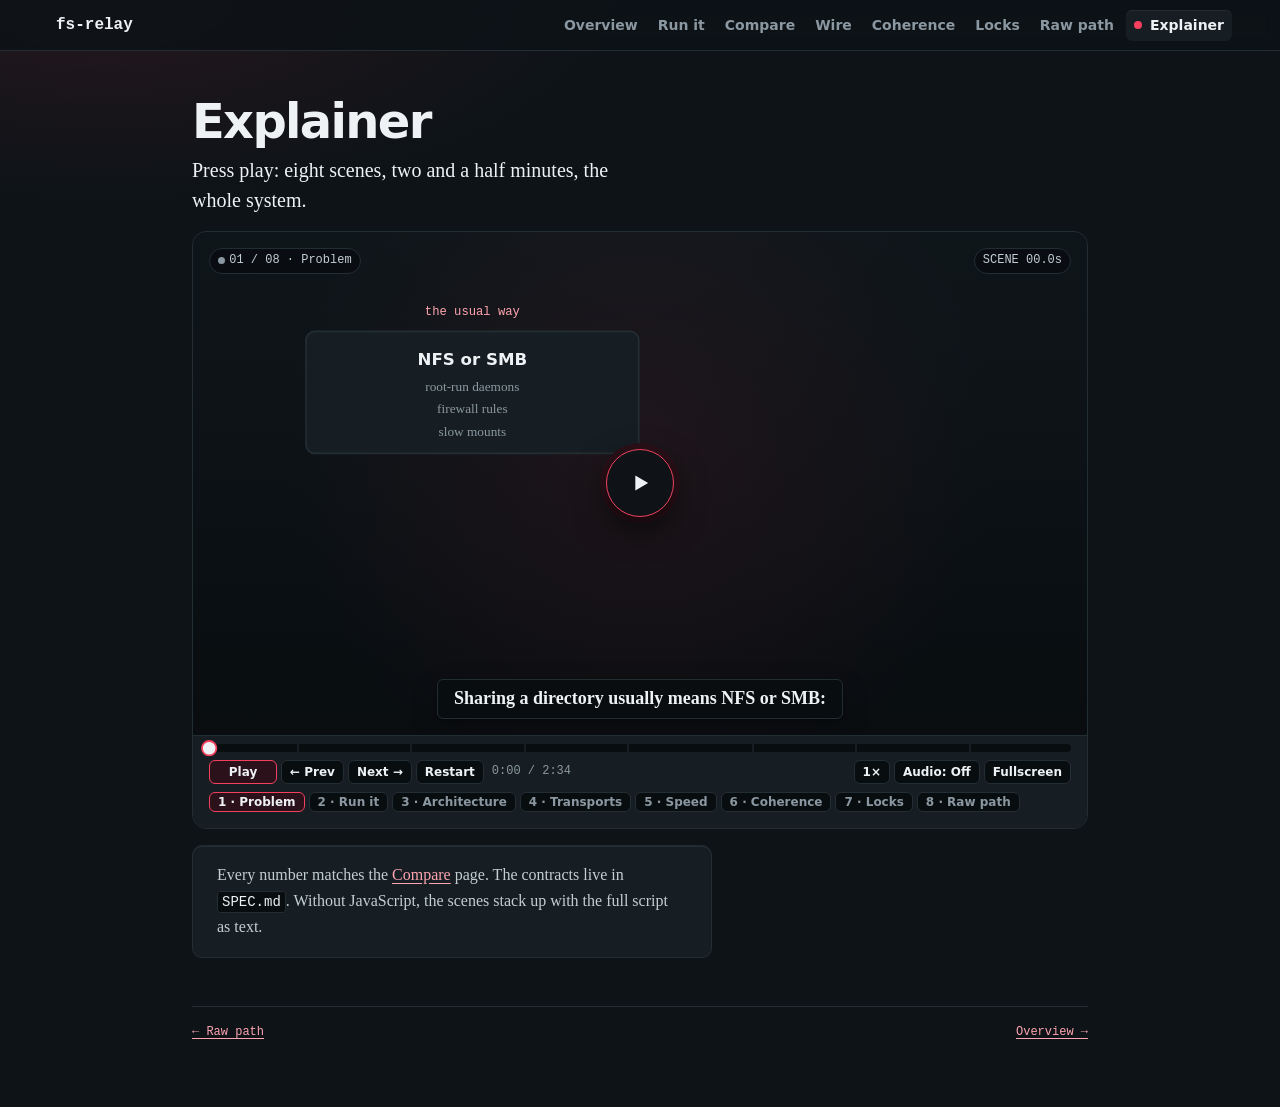
==== commit 112b222d: "feat(explainer): upgrade video emulation with cinema HUD, camera pan/zoom, and synth audio (goals/ht" ====
--- a/html-prototypes/explainer.html
+++ b/html-prototypes/explainer.html
@@ -27,9 +27,16 @@
   <h1>Explainer</h1>
   <p class="lede">Press play: eight scenes, two and a
   half minutes, the whole system.</p>
-  <div class="player">
+  <div class="player" id="player">
     <div class="stage" id="stage" role="region"
       aria-label="Animated explainer">
+      <div class="hud-top" aria-hidden="true">
+        <span class="hud-pill" id="hud-chapter"><span class="hud-dot"></span><span id="hud-title">01 / 08 · Problem</span></span>
+        <span class="hud-pill hud-tc" id="hud-tc">SCENE 00.0s</span>
+      </div>
+      <button type="button" class="play-overlay" id="play-overlay" aria-label="Play video">
+        <svg viewBox="0 0 24 24" width="28" height="28" aria-hidden="true"><path d="M8 5.5v13l11-6.5z" fill="currentColor"/></svg>
+      </button>
       <section class="scene" id="sc1" data-title="Problem"
         data-dur="16" aria-label="Scene 1: the problem">
         <svg viewBox="0 0 720 400" role="img"
@@ -41,30 +48,41 @@
               <path d="M0,0 L10,5 L0,10 z" fill="#f43f5e"></path>
             </marker>
           </defs>
-          <g>
-            <text x="170" y="55" class="t-lab">the usual way</text>
-            <rect x="20" y="70" width="300" height="110" class="box"/>
-            <text x="170" y="100" class="t-title">NFS or SMB</text>
-            <text x="170" y="124" class="t-small">root-run daemons</text>
-            <text x="170" y="144" class="t-small">firewall rules</text>
-            <text x="170" y="164" class="t-small">slow mounts</text>
-            <rect x="20" y="210" width="140" height="70" class="box"/>
-            <text x="90" y="250" class="t-small">root</text>
-            <rect x="180" y="210" width="140" height="70" class="box"/>
-            <text x="250" y="250" class="t-small">firewall</text>
-            <line x1="90" y1="210" x2="250" y2="182" class="wire-dim"/>
-            <line x1="250" y1="210" x2="90" y2="182" class="wire-dim"/>
-            <line x1="20" y1="245" x2="320" y2="245" class="wire-dim"/>
+          <g class="cam" id="cam1">
+            <g id="s1-legacy" class="step on">
+              <text x="170" y="55" class="t-lab">the usual way</text>
+              <rect x="20" y="70" width="300" height="110" class="box"/>
+              <text x="170" y="100" class="t-title">NFS or SMB</text>
+              <text x="170" y="124" class="t-small">root-run daemons</text>
+              <text x="170" y="144" class="t-small">firewall rules</text>
+              <text x="170" y="164" class="t-small">slow mounts</text>
+              <g id="s1-tangle" class="fadeable">
+                <rect x="20" y="210" width="140" height="70" class="box"/>
+                <text x="90" y="250" class="t-small">root</text>
+                <rect x="180" y="210" width="140" height="70" class="box"/>
+                <text x="250" y="250" class="t-small">firewall</text>
+                <line x1="90" y1="210" x2="250" y2="182" class="wire-dim"/>
+                <line x1="250" y1="210" x2="90" y2="182" class="wire-dim"/>
+                <line x1="20" y1="245" x2="320" y2="245" class="wire-dim"/>
+                <rect x="55" y="300" width="230" height="32" class="chip"/>
+                <text x="170" y="321" class="t-mono">3 daemons · kernel mounts · ports</text>
+              </g>
+            </g>
             <g id="s1-clean" class="fadeable">
               <text x="550" y="55" class="t-lab">fs-relay</text>
               <rect x="400" y="70" width="120" height="110" class="box"/>
-              <text x="460" y="125" class="t-title">mount</text>
+              <text x="460" y="120" class="t-title">mount</text>
+              <text x="460" y="144" class="t-small">user space</text>
               <rect x="580" y="70" width="120" height="110" class="box-hi"/>
-              <text x="640" y="125" class="t-title">server</text>
+              <text x="640" y="120" class="t-title">server</text>
+              <text x="640" y="144" class="t-small">1 HTTP port</text>
               <line x1="520" y1="125" x2="576" y2="125" class="wire"/>
               <circle r="5" class="pkt" style="offset-path: path('M520 125L576 125')"/>
-              <text x="550" y="250" class="t-title" font-size="30">≈10× faster</text>
-              <text x="550" y="278" class="t-small">two commands · no root</text>
+              <g id="s1-hero" class="fadeable">
+                <rect x="415" y="214" width="270" height="84" class="box-hi"/>
+                <text x="550" y="254" class="t-title" font-size="30" id="s1-mult">≈10× faster</text>
+                <text x="550" y="280" class="t-small">two commands · no root</text>
+              </g>
             </g>
           </g>
         </svg>
@@ -79,29 +97,40 @@
         data-dur="20" aria-label="Scene 2: run it">
         <svg viewBox="0 0 720 400" role="img"
           aria-label="Three commands typed, four steps lighting up">
-          <g>
+          <g class="cam" id="cam2">
             <rect x="20" y="20" width="430" height="360" class="box"/>
-            <text x="45" y="55" class="t-small">terminal</text>
-            <text x="40" y="110" class="t-mono" font-size="13.5" style="text-anchor:start" id="s2l1">$ just build</text>
-            <text x="40" y="170" class="t-mono" font-size="13.5" style="text-anchor:start" id="s2l2">$ ./fs-relay -data data -token local-demo</text>
-            <text x="40" y="230" class="t-mono" font-size="13.5" style="text-anchor:start" id="s2l3">$ ./fs-relay-bind -ns demo -token local-demo /mnt/x</text>
-            <text x="40" y="290" class="t-mono" font-size="13.5" style="text-anchor:start" id="s2l4">mounted on /mnt/x, namespace demo</text>
-            <rect id="s2caret" x="145" y="97" width="8" height="16" class="tty-caret"/>
+            <circle cx="42" cy="44" r="5" fill="#f43f5e"/>
+            <circle cx="58" cy="44" r="5" fill="#4d5a62"/>
+            <circle cx="74" cy="44" r="5" fill="#4d5a62"/>
+            <text x="235" y="48" class="t-mono" fill="#8b98a1">terminal — zsh</text>
+            <line x1="20" y1="64" x2="450" y2="64" class="lane"/>
+            <text x="40" y="102" class="t-mono" font-size="13" style="text-anchor:start" id="s2l1">$ just build</text>
+            <text x="40" y="124" class="t-small fadeable" style="text-anchor:start;fill:#fda4af" id="s2o1">✓ built fs-relay, fs-relay-bind</text>
+            <text x="40" y="166" class="t-mono" font-size="13" style="text-anchor:start" id="s2l2">$ ./fs-relay -data data -token local-demo</text>
+            <text x="40" y="188" class="t-small fadeable" style="text-anchor:start;fill:#fda4af" id="s2o2">listening on :8080 (root: data/)</text>
+            <text x="40" y="230" class="t-mono" font-size="13" style="text-anchor:start" id="s2l3">$ ./fs-relay-bind -ns demo -token local-demo /mnt/x</text>
+            <text x="40" y="252" class="t-small fadeable" style="text-anchor:start;fill:#fda4af" id="s2o3">connected ws://127.0.0.1:8080/ns/demo</text>
+            <text x="40" y="298" class="t-mono" font-size="13" style="text-anchor:start" id="s2l4">mounted on /mnt/x, namespace demo</text>
+            <rect id="s2caret" x="145" y="89" width="8" height="16" class="tty-caret"/>
             <g id="s2s1" class="step">
-              <rect x="480" y="30" width="220" height="70" class="box"/>
-              <text x="590" y="72" class="t-title">1 · Build</text>
+              <rect x="480" y="30" width="220" height="70" class="box" id="s2b1"/>
+              <text x="590" y="64" class="t-title">1 · Build</text>
+              <text x="590" y="84" class="t-small">2 static Go binaries</text>
             </g>
             <g id="s2s2" class="step">
-              <rect x="480" y="115" width="220" height="70" class="box"/>
-              <text x="590" y="157" class="t-title">2 · Serve</text>
+              <rect x="480" y="115" width="220" height="70" class="box" id="s2b2"/>
+              <text x="590" y="149" class="t-title">2 · Serve</text>
+              <text x="590" y="169" class="t-small">export data/ over HTTP</text>
             </g>
             <g id="s2s3" class="step">
-              <rect x="480" y="200" width="220" height="70" class="box"/>
-              <text x="590" y="242" class="t-title">3 · Mount</text>
+              <rect x="480" y="200" width="220" height="70" class="box" id="s2b3"/>
+              <text x="590" y="234" class="t-title">3 · Mount</text>
+              <text x="590" y="254" class="t-small">bind FUSE to /mnt/x</text>
             </g>
             <g id="s2s4" class="step">
               <rect x="480" y="285" width="220" height="70" class="box-hi"/>
-              <text x="590" y="327" class="t-title">4 · Use</text>
+              <text x="590" y="319" class="t-title">4 · Use</text>
+              <text x="590" y="339" class="t-small">normal POSIX directory</text>
             </g>
           </g>
         </svg>
@@ -123,25 +152,29 @@
               <path d="M0,0 L10,5 L0,10 z" fill="#f43f5e"></path>
             </marker>
           </defs>
-          <g>
-            <rect x="20" y="30" width="200" height="110" class="box"/>
-            <text x="120" y="60" class="t-title">mount A</text>
-            <text x="120" y="84" class="t-small">fs-relay-bind /mnt/a</text>
-            <text x="120" y="104" class="t-small">namespace demo</text>
-            <rect x="20" y="180" width="200" height="110" class="box"/>
-            <text x="120" y="210" class="t-title">mount B</text>
-            <text x="120" y="234" class="t-small">fs-relay-bind /mnt/b</text>
-            <text x="120" y="254" class="t-small">namespace demo</text>
-            <rect x="300" y="80" width="180" height="160" class="box-hi"/>
-            <text x="390" y="112" class="t-title">fs-relay</text>
-            <text x="390" y="136" class="t-small">HTTP server</text>
-            <text x="390" y="158" class="t-small">event fan-out</text>
-            <text x="390" y="180" class="t-small">lock table</text>
-            <text x="390" y="202" class="t-small">raw splice loop</text>
-            <rect x="540" y="80" width="160" height="160" class="box"/>
-            <text x="620" y="112" class="t-title">disk</text>
-            <text x="620" y="136" class="t-small">data/demo/</text>
-            <text x="620" y="158" class="t-small">data/trips/</text>
+          <g class="cam" id="cam3">
+            <g id="s3-mounts" class="step on">
+              <rect x="20" y="30" width="200" height="110" class="box" id="s3bA"/>
+              <text x="120" y="60" class="t-title">mount A</text>
+              <text x="120" y="84" class="t-small">fs-relay-bind /mnt/a</text>
+              <text x="120" y="104" class="t-small">namespace demo</text>
+              <rect x="20" y="180" width="200" height="110" class="box" id="s3bB"/>
+              <text x="120" y="210" class="t-title">mount B</text>
+              <text x="120" y="234" class="t-small">fs-relay-bind /mnt/b</text>
+              <text x="120" y="254" class="t-small">namespace demo</text>
+            </g>
+            <rect x="300" y="70" width="180" height="180" class="box-hi"/>
+            <text x="390" y="102" class="t-title">fs-relay</text>
+            <text x="390" y="128" class="t-small" id="s3r-http">HTTP / WS mux</text>
+            <text x="390" y="152" class="t-small" id="s3r-ev">event fan-out</text>
+            <text x="390" y="176" class="t-small" id="s3r-lk">lock table</text>
+            <text x="390" y="200" class="t-small" id="s3r-raw">raw splice loop</text>
+            <g id="s3-disk" class="step">
+              <rect x="540" y="70" width="160" height="180" class="box" id="s3bDisk"/>
+              <text x="620" y="108" class="t-title">disk</text>
+              <text x="620" y="136" class="t-mono">data/demo/</text>
+              <text x="620" y="160" class="t-mono">data/trips/</text>
+            </g>
             <line x1="220" y1="85" x2="296" y2="120" class="wire"/>
             <line x1="220" y1="235" x2="296" y2="200" class="wire"/>
             <line x1="480" y1="160" x2="536" y2="160" class="wire"/>
@@ -153,6 +186,10 @@
             <circle r="5" class="pkt" style="offset-path: path('M220 235L296 200'); animation-delay: -0.7s"/>
             <circle r="4" class="pkt-dim" style="offset-path: path('M296 204L220 239'); animation-delay: -2s"/>
             <circle r="5" class="pkt" style="offset-path: path('M480 160L536 160'); animation-delay: -1.9s"/>
+            <g id="s3-callout" class="fadeable on">
+              <rect x="130" y="308" width="460" height="44" class="chip-hi"/>
+              <text x="360" y="335" class="t-mono" id="s3-status">1 persistent socket per mount → multiplexed RPC</text>
+            </g>
           </g>
         </svg>
         <ul class="script">
@@ -178,38 +215,43 @@
               <path d="M0,0 L10,5 L0,10 z" fill="#8b98a1"></path>
             </marker>
           </defs>
-          <g>
-            <rect x="10" y="60" width="335" height="300" class="zone on" id="s4zl"/>
-            <rect x="365" y="60" width="345" height="300" class="zone" id="s4zr"/>
-            <text x="177" y="45" class="t-lab">websocket (default)</text>
-            <text x="537" y="45" class="t-lab">-post</text>
-            <rect x="30" y="120" width="110" height="90" class="box"/>
-            <text x="85" y="168" class="t-title">mount</text>
-            <rect x="215" y="120" width="110" height="90" class="box"/>
-            <text x="270" y="168" class="t-title">server</text>
-            <text x="177" y="137" class="t-mono">call id=N</text>
-            <line x1="140" y1="145" x2="211" y2="145" class="wire"/>
-            <text x="177" y="197" class="t-mono">result</text>
-            <line x1="215" y1="185" x2="144" y2="185" class="wire"/>
-            <circle r="5" class="pkt" style="offset-path: path('M140 145L211 145')"/>
-            <circle r="4" class="pkt-dim" style="offset-path: path('M215 189L144 189'); animation-delay: -1.3s"/>
-            <text x="177" y="260" class="t-small">one socket,</text>
-            <text x="177" y="280" class="t-small">both directions</text>
-            <text x="177" y="310" class="t-small">events share it,</text>
-            <text x="177" y="330" class="t-small">no call id</text>
-            <rect x="385" y="120" width="110" height="90" class="box"/>
-            <text x="440" y="168" class="t-title">mount</text>
-            <rect x="580" y="120" width="110" height="90" class="box"/>
-            <text x="635" y="168" class="t-title">server</text>
-            <text x="537" y="137" class="t-mono">POST call</text>
-            <line x1="495" y1="145" x2="576" y2="145" class="wire"/>
-            <text x="537" y="197" class="t-mono">join chunks</text>
-            <line x1="580" y1="185" x2="499" y2="185" class="wire-dim"/>
-            <circle r="5" class="pkt" style="offset-path: path('M495 145L576 145'); animation-delay: -0.5s"/>
-            <circle r="4" class="pkt-dim" style="offset-path: path('M580 189L499 189'); animation-delay: -1.8s"/>
-            <text x="537" y="260" class="t-small">one POST per call,</text>
-            <text x="537" y="280" class="t-small">plus a join stream</text>
-            <text x="537" y="310" class="t-small">for events</text>
+          <g class="cam" id="cam4">
+            <g id="s4-left" class="step on">
+              <rect x="10" y="52" width="335" height="275" class="zone on" id="s4zl"/>
+              <text x="177" y="40" class="t-lab">websocket (default)</text>
+              <rect x="30" y="105" width="110" height="86" class="box"/>
+              <text x="85" y="153" class="t-title">mount</text>
+              <rect x="215" y="105" width="110" height="86" class="box"/>
+              <text x="270" y="153" class="t-title">server</text>
+              <text x="177" y="122" class="t-mono" id="s4-ws-lbl">call id=N</text>
+              <line x1="140" y1="130" x2="211" y2="130" class="wire"/>
+              <text x="177" y="182" class="t-mono">result / event</text>
+              <line x1="215" y1="170" x2="144" y2="170" class="wire"/>
+              <circle r="5" class="pkt" style="offset-path: path('M140 130L211 130')"/>
+              <circle r="4" class="pkt-dim" style="offset-path: path('M215 174L144 174'); animation-delay: -1.3s"/>
+              <text x="177" y="236" class="t-small">one socket, both directions</text>
+              <text x="177" y="260" class="t-small" id="s4-ws-ev">events share it, no call id</text>
+            </g>
+            <g id="s4-right" class="step">
+              <rect x="365" y="52" width="345" height="275" class="zone" id="s4zr"/>
+              <text x="537" y="40" class="t-lab">-post</text>
+              <rect x="385" y="105" width="110" height="86" class="box"/>
+              <text x="440" y="153" class="t-title">mount</text>
+              <rect x="580" y="105" width="110" height="86" class="box"/>
+              <text x="635" y="153" class="t-title">server</text>
+              <text x="537" y="122" class="t-mono">POST call</text>
+              <line x1="495" y1="130" x2="576" y2="130" class="wire"/>
+              <text x="537" y="182" class="t-mono">join chunks</text>
+              <line x1="580" y1="170" x2="499" y2="170" class="wire-dim"/>
+              <circle r="5" class="pkt" style="offset-path: path('M495 130L576 130'); animation-delay: -0.5s"/>
+              <circle r="4" class="pkt-dim" style="offset-path: path('M580 174L499 174'); animation-delay: -1.8s"/>
+              <text x="537" y="236" class="t-small">one POST per call,</text>
+              <text x="537" y="260" class="t-small">plus a join stream for events</text>
+            </g>
+            <g id="s4-both" class="fadeable">
+              <rect x="145" y="340" width="430" height="40" class="chip-hi"/>
+              <text x="360" y="365" class="t-mono">Same FlatBuffers wire envelope on both transports</text>
+            </g>
           </g>
         </svg>
         <ul class="script">
@@ -223,43 +265,43 @@
         data-dur="22" aria-label="Scene 5: speed">
         <svg viewBox="0 0 720 400" role="img"
           aria-label="Benchmark chart: ansible.tar unpack across 5,868 files">
-          <g>
+          <g class="cam" id="cam5">
             <text x="360" y="38" class="t-lab">ansible.tar — unpack, 5,868 files (shorter is faster)</text>
             <g id="s5r0" class="fadeable">
               <text x="165" y="83" class="t-mono" style="text-anchor:end;fill:#8b98a1">local directory</text>
               <rect x="180" y="66" width="410" height="24" class="box"/>
               <rect id="s5b0" x="180" y="66" width="8" height="24" rx="4" fill="#c3ced4" class="grow"/>
-              <text x="604" y="83" class="t-mono" style="text-anchor:start">0.14 s</text>
+              <text x="604" y="83" class="t-mono" style="text-anchor:start" id="s5v0">0.14 s</text>
             </g>
             <g id="s5r1" class="fadeable">
               <text x="165" y="125" class="t-mono" style="text-anchor:end;font-weight:700">fs-relay</text>
               <rect x="180" y="108" width="410" height="24" class="box"/>
               <rect id="s5b1" x="180" y="108" width="32" height="24" rx="4" fill="#f43f5e" class="grow"/>
-              <text x="604" y="125" class="t-mono" style="text-anchor:start;fill:#fda4af">15.47 s · 13× s3fs</text>
+              <text x="604" y="125" class="t-mono" style="text-anchor:start;fill:#fda4af" id="s5v1">15.47 s · 13× s3fs</text>
             </g>
             <g id="s5r2" class="fadeable">
               <text x="165" y="167" class="t-mono" style="text-anchor:end">fs-relay -post</text>
               <rect x="180" y="150" width="410" height="24" class="box"/>
               <rect id="s5b2" x="180" y="150" width="37" height="24" rx="4" fill="#fda4af" class="grow"/>
-              <text x="604" y="167" class="t-mono" style="text-anchor:start">18.11 s</text>
+              <text x="604" y="167" class="t-mono" style="text-anchor:start" id="s5v2">18.11 s</text>
             </g>
             <g id="s5r3" class="fadeable">
               <text x="165" y="209" class="t-mono" style="text-anchor:end;fill:#8b98a1">kvfs</text>
               <rect x="180" y="192" width="410" height="24" class="box"/>
               <rect id="s5b3" x="180" y="192" width="52" height="24" rx="4" fill="#4d5a62" class="grow"/>
-              <text x="604" y="209" class="t-mono" style="text-anchor:start">25.76 s</text>
+              <text x="604" y="209" class="t-mono" style="text-anchor:start" id="s5v3">25.76 s</text>
             </g>
             <g id="s5r4" class="fadeable">
               <text x="165" y="251" class="t-mono" style="text-anchor:end;fill:#8b98a1">fuse-nfs</text>
               <rect x="180" y="234" width="410" height="24" class="box"/>
               <rect id="s5b4" x="180" y="234" width="217" height="24" rx="4" fill="#4d5a62" class="grow"/>
-              <text x="604" y="251" class="t-mono" style="text-anchor:start">107.89 s</text>
+              <text x="604" y="251" class="t-mono" style="text-anchor:start" id="s5v4">107.89 s</text>
             </g>
             <g id="s5r5" class="fadeable">
               <text x="165" y="293" class="t-mono" style="text-anchor:end;fill:#8b98a1">s3fs on rustfs</text>
               <rect x="180" y="276" width="410" height="24" class="box"/>
               <rect id="s5b5" x="180" y="276" width="410" height="24" rx="4" fill="#4d5a62" class="grow"/>
-              <text x="604" y="293" class="t-mono" style="text-anchor:start">203.56 s</text>
+              <text x="604" y="293" class="t-mono" style="text-anchor:start" id="s5v5">203.56 s</text>
             </g>
             <g id="s5verdict" class="fadeable">
               <rect x="190" y="324" width="340" height="48" class="box-hi"/>
@@ -285,28 +327,39 @@
               <path d="M0,0 L10,5 L0,10 z" fill="#f43f5e"></path>
             </marker>
           </defs>
-          <g>
-            <rect x="20" y="80" width="150" height="130" class="box"/>
-            <text x="95" y="112" class="t-title">mount A</text>
-            <text x="95" y="136" class="t-small">writes</text>
-            <rect x="280" y="80" width="160" height="130" class="box-hi"/>
-            <text x="360" y="112" class="t-title">server</text>
-            <text x="360" y="136" class="t-small">publishes</text>
-            <rect x="550" y="80" width="150" height="130" class="box"/>
-            <text x="625" y="112" class="t-title">mount B</text>
-            <text x="625" y="136" class="t-small">caches</text>
-            <line x1="170" y1="130" x2="276" y2="130" class="wire"/>
-            <line x1="440" y1="130" x2="546" y2="130" class="wire"/>
-            <text x="223" y="118" class="t-lab">write</text>
-            <text x="493" y="118" class="t-lab">evict</text>
-            <circle r="5" class="pkt" style="offset-path: path('M170 130L276 130')"/>
-            <circle r="5" class="pkt" style="offset-path: path('M440 130L546 130'); animation-delay: -1.3s"/>
+          <g class="cam" id="cam6">
+            <rect x="20" y="70" width="150" height="126" class="box" id="s6mA"/>
+            <text x="95" y="102" class="t-title">mount A</text>
+            <text x="95" y="126" class="t-small">writes</text>
+            <text x="95" y="152" class="t-mono" fill="#8b98a1">cache: warm</text>
+            <rect x="280" y="70" width="160" height="126" class="box-hi"/>
+            <text x="360" y="102" class="t-title">server</text>
+            <text x="360" y="126" class="t-small">publishes</text>
+            <text x="360" y="152" class="t-mono" id="s6srv">hub: 2 clients</text>
+            <rect x="550" y="70" width="150" height="126" class="box" id="s6mB"/>
+            <text x="625" y="102" class="t-title">mount B</text>
+            <text x="625" y="126" class="t-small">caches</text>
+            <text x="625" y="152" class="t-mono" id="s6b-state" fill="#8b98a1">cache: warm</text>
+            <line x1="170" y1="125" x2="276" y2="125" class="wire"/>
+            <line x1="440" y1="125" x2="546" y2="125" class="wire"/>
+            <text x="223" y="113" class="t-lab">write</text>
+            <text x="493" y="113" class="t-lab">evict</text>
+            <g id="s6p1" class="fadeable">
+              <circle r="5" class="pkt" style="offset-path: path('M170 125L276 125')"/>
+            </g>
+            <g id="s6p2" class="fadeable">
+              <circle r="5" class="pkt" style="offset-path: path('M440 125L546 125')"/>
+            </g>
             <g id="s6cache" class="flash">
-              <rect x="550" y="240" width="150" height="50" class="chip-hi"/>
-              <text x="625" y="270" class="t-small">B cache dropped</text>
-            </g>
-            <text x="95" y="270" class="t-small fadeable" id="s6a">keeps the name</text>
-            <text x="625" y="320" class="t-small fadeable" id="s6b">drops the name</text>
+              <rect x="530" y="218" width="170" height="46" class="chip-hi"/>
+              <text x="615" y="246" class="t-mono">B cache dropped</text>
+            </g>
+            <text x="95" y="246" class="t-small fadeable" id="s6a">keeps the name</text>
+            <text x="625" y="290" class="t-small fadeable" id="s6b">drops the name</text>
+            <g id="s6rejoin" class="fadeable">
+              <rect x="175" y="324" width="370" height="42" class="chip-hi"/>
+              <text x="360" y="350" class="t-mono">reconnect → server replays missed evictions</text>
+            </g>
           </g>
         </svg>
         <ul class="script">
@@ -327,12 +380,12 @@
               <path d="M0,0 L10,5 L0,10 z" fill="#f43f5e"></path>
             </marker>
           </defs>
-          <g>
-            <rect x="20" y="20" width="170" height="70" class="box"/>
+          <g class="cam" id="cam7">
+            <rect x="20" y="20" width="170" height="70" class="box" id="s7mA"/>
             <text x="105" y="62" class="t-title">mount A</text>
             <rect x="275" y="20" width="170" height="70" class="box-hi"/>
             <text x="360" y="62" class="t-title">server</text>
-            <rect x="530" y="20" width="170" height="70" class="box"/>
+            <rect x="530" y="20" width="170" height="70" class="box" id="s7mB"/>
             <text x="615" y="62" class="t-title">mount B</text>
             <line x1="190" y1="55" x2="271" y2="55" class="wire"/>
             <line x1="530" y1="55" x2="449" y2="55" class="wire"/>
@@ -340,20 +393,26 @@
             <g id="s7pulse" class="fadeable">
               <circle r="5" class="pkt" style="offset-path: path('M449 59L530 59')"/>
             </g>
-            <rect x="20" y="150" width="170" height="60" class="chip-hi"/>
-            <text x="105" y="174" class="t-mono">0x40000000</text>
-            <text x="105" y="194" class="t-small">pending</text>
-            <rect x="210" y="150" width="170" height="60" class="chip-hi"/>
-            <text x="295" y="174" class="t-mono">0x40000001</text>
-            <text x="295" y="194" class="t-small">reserved</text>
-            <rect x="400" y="150" width="280" height="60" class="chip-hi"/>
-            <text x="540" y="174" class="t-mono">0x40000002 + 510</text>
-            <text x="540" y="194" class="t-small">shared range</text>
-            <text x="540" y="234" class="t-small" id="s7holder">holder: A</text>
-            <text x="360" y="282" class="t-title fadeable on" id="s7a">A takes the shared-write lock</text>
-            <text x="360" y="308" class="t-small fadeable" id="s7b">B tries → EAGAIN, waits</text>
-            <text x="360" y="334" class="t-small fadeable" id="s7r">release wakes every waiter</text>
-            <text x="360" y="360" class="t-title fadeable" id="s7g">B retries → granted</text>
+            <g id="s7k1" class="step on">
+              <rect x="20" y="138" width="170" height="58" class="chip-hi"/>
+              <text x="105" y="162" class="t-mono">0x40000000</text>
+              <text x="105" y="182" class="t-small">pending</text>
+            </g>
+            <g id="s7k2" class="step">
+              <rect x="210" y="138" width="170" height="58" class="chip-hi"/>
+              <text x="295" y="162" class="t-mono">0x40000001</text>
+              <text x="295" y="182" class="t-small">reserved</text>
+            </g>
+            <g id="s7k3" class="step">
+              <rect x="400" y="138" width="280" height="58" class="chip-hi"/>
+              <text x="540" y="162" class="t-mono">0x40000002 + 510</text>
+              <text x="540" y="182" class="t-small">shared range</text>
+            </g>
+            <text x="540" y="222" class="t-mono" id="s7holder">holder: A</text>
+            <text x="360" y="266" class="t-title fadeable on" id="s7a">A takes the shared-write lock</text>
+            <text x="360" y="292" class="t-small fadeable" id="s7b">B tries → EAGAIN, waits</text>
+            <text x="360" y="318" class="t-small fadeable" id="s7r">release wakes every waiter</text>
+            <text x="360" y="348" class="t-title fadeable" id="s7g">B retries → granted · 200 rows ok</text>
           </g>
         </svg>
         <ul class="script">
@@ -374,28 +433,49 @@
               <path d="M0,0 L10,5 L0,10 z" fill="#f43f5e"></path>
             </marker>
           </defs>
-          <g>
-            <text x="360" y="60" class="t-lab">zero copy</text>
-            <rect x="20" y="120" width="120" height="80" class="box"/>
-            <text x="80" y="166" class="t-title">file</text>
-            <rect x="170" y="120" width="90" height="80" class="box"/>
-            <text x="215" y="166" class="t-small">pipe</text>
-            <rect x="290" y="120" width="110" height="80" class="box"/>
-            <text x="345" y="166" class="t-small">socket</text>
-            <rect x="430" y="120" width="90" height="80" class="box"/>
-            <text x="475" y="166" class="t-small">pipe</text>
-            <rect x="550" y="120" width="150" height="80" class="box-hi"/>
-            <text x="625" y="166" class="t-title">FUSE</text>
-            <line x1="140" y1="160" x2="166" y2="160" class="wire"/>
-            <line x1="260" y1="160" x2="286" y2="160" class="wire"/>
-            <line x1="400" y1="160" x2="426" y2="160" class="wire"/>
-            <line x1="520" y1="160" x2="546" y2="160" class="wire"/>
-            <circle r="5" class="pkt" style="offset-path: path('M140 160L166 160')"/>
-            <circle r="5" class="pkt" style="offset-path: path('M260 160L286 160'); animation-delay: -0.6s"/>
-            <circle r="5" class="pkt" style="offset-path: path('M400 160L426 160'); animation-delay: -1.2s"/>
-            <circle r="5" class="pkt" style="offset-path: path('M520 160L546 160'); animation-delay: -1.8s"/>
-            <text x="360" y="250" class="t-small">inside [Min, Max] → raw · else the envelope</text>
-            <text x="360" y="310" class="t-title fadeable" id="s8close" font-size="26">Two commands. No root. That's fs-relay.</text>
+          <g class="cam" id="cam8">
+            <text x="360" y="55" class="t-lab">zero copy splice(2) pipeline</text>
+            <g id="s8h1" class="step on">
+              <rect x="20" y="108" width="120" height="80" class="box" id="s8b1"/>
+              <text x="80" y="148" class="t-title">file</text>
+              <text x="80" y="170" class="t-small">ext4 / xfs</text>
+            </g>
+            <g id="s8h2" class="step">
+              <rect x="170" y="108" width="90" height="80" class="box" id="s8b2"/>
+              <text x="215" y="148" class="t-small">pipe</text>
+              <text x="215" y="170" class="t-mono">kernel</text>
+            </g>
+            <g id="s8h3" class="step">
+              <rect x="290" y="108" width="110" height="80" class="box" id="s8b3"/>
+              <text x="345" y="148" class="t-small">socket</text>
+              <text x="345" y="170" class="t-mono">TCP</text>
+            </g>
+            <g id="s8h4" class="step">
+              <rect x="430" y="108" width="90" height="80" class="box" id="s8b4"/>
+              <text x="475" y="148" class="t-small">pipe</text>
+              <text x="475" y="170" class="t-mono">kernel</text>
+            </g>
+            <g id="s8h5" class="step">
+              <rect x="550" y="108" width="150" height="80" class="box-hi"/>
+              <text x="625" y="148" class="t-title">FUSE</text>
+              <text x="625" y="170" class="t-small">/dev/fuse</text>
+            </g>
+            <line x1="140" y1="148" x2="166" y2="148" class="wire"/>
+            <line x1="260" y1="148" x2="286" y2="148" class="wire"/>
+            <line x1="400" y1="148" x2="426" y2="148" class="wire"/>
+            <line x1="520" y1="148" x2="546" y2="148" class="wire"/>
+            <circle r="5" class="pkt" style="offset-path: path('M140 148L166 148')"/>
+            <circle r="5" class="pkt" style="offset-path: path('M260 148L286 148'); animation-delay: -0.6s"/>
+            <circle r="5" class="pkt" style="offset-path: path('M400 148L426 148'); animation-delay: -1.2s"/>
+            <circle r="5" class="pkt" style="offset-path: path('M520 148L546 148'); animation-delay: -1.8s"/>
+            <g id="s8-rule" class="fadeable on">
+              <rect x="145" y="214" width="430" height="38" class="chip"/>
+              <text x="360" y="238" class="t-mono" id="s8-stat">payload in [64 KiB, Max] → raw splice · 0 user copies</text>
+            </g>
+            <g id="s8close" class="fadeable">
+              <rect x="115" y="274" width="490" height="62" class="box-hi"/>
+              <text x="360" y="313" class="t-title" font-size="25">Two commands. No root. That's fs-relay.</text>
+            </g>
           </g>
         </svg>
         <ul class="script">
@@ -405,18 +485,31 @@
           <li data-t="16">Two commands. No root. That's fs-relay.</li>
         </ul>
       </section>
+      <div class="caption-wrap">
+        <p class="caption" id="caption" aria-live="polite"></p>
+      </div>
     </div>
-    <p class="caption" id="caption" aria-live="polite"></p>
     <div class="transport" role="group" aria-label="Playback">
-      <button type="button" id="btn-play" aria-label="Play">Play</button>
-      <button type="button" id="btn-prev" aria-label="Previous scene">← Prev</button>
-      <button type="button" id="btn-next" aria-label="Next scene">Next →</button>
-      <button type="button" id="btn-restart" aria-label="Restart">Restart</button>
       <div class="progress" id="progress" role="slider" tabindex="0"
         aria-label="Seek" aria-valuemin="0" aria-valuemax="100" aria-valuenow="0">
+        <div class="seg-track" id="seg-track"></div>
         <div class="fill" id="fill"></div>
+        <span class="scrub-tip" id="scrub-tip" aria-hidden="true">0:00</span>
       </div>
-      <span class="clock" id="clock">0:00 / 0:00</span>
+      <div class="ctrl-row">
+        <div class="ctrl-left">
+          <button type="button" id="btn-play" aria-label="Play">Play</button>
+          <button type="button" id="btn-prev" aria-label="Previous scene">← Prev</button>
+          <button type="button" id="btn-next" aria-label="Next scene">Next →</button>
+          <button type="button" id="btn-restart" aria-label="Restart">Restart</button>
+          <span class="clock" id="clock">0:00 / 0:00</span>
+        </div>
+        <div class="ctrl-right">
+          <button type="button" id="btn-speed" aria-label="Playback speed">1×</button>
+          <button type="button" id="btn-audio" aria-label="Toggle synth audio" aria-pressed="false">Audio: Off</button>
+          <button type="button" id="btn-fs" aria-label="Toggle fullscreen">Fullscreen</button>
+        </div>
+      </div>
       <div class="chapters" id="chapters"></div>
     </div>
   </div>
--- a/html-prototypes/explainer.css
+++ b/html-prototypes/explainer.css
@@ -1,6 +1,25 @@
-/* Explainer player. Reuses style.css tokens. Zero motion
-   unless the scene is active; zero JS means stacked
-   scenes with the full script as text. */
+/* Explainer cinema player. Reuses style.css tokens.
+   Zero JS means stacked scenes with the full script as text. */
+
+.player {
+  margin-top: var(--space-md);
+}
+
+.js .player {
+  border: 1px solid var(--border-default);
+  border-radius: var(--radius-xl);
+  background: var(--surface-sunken);
+  box-shadow: var(--ring-subtle), var(--shadow-overlay);
+  overflow: hidden;
+}
+
+.player:fullscreen {
+  display: flex;
+  flex-direction: column;
+  justify-content: center;
+  background: var(--surface-sunken);
+  padding: var(--space-md);
+}
 
 .stage {
   border: 1px solid var(--border-default);
@@ -8,23 +27,130 @@
   background: var(--surface-sunken);
   box-shadow: var(--ring-subtle), var(--shadow-raised);
   position: relative;
-  cursor: pointer;
 }
 
 .js .stage {
+  border: 0;
+  border-radius: 0;
+  box-shadow: none;
   aspect-ratio: 16 / 9;
   overflow: hidden;
-}
+  cursor: pointer;
+  background:
+    radial-gradient(circle at 50% 44%, rgba(244, 63, 94, 0.08), transparent 68%),
+    linear-gradient(180deg, rgba(20, 29, 34, 0.55) 0%, rgba(9, 13, 16, 0.95) 100%);
+}
+
+/* ---- in-stage HUD & play overlay ---- */
+
+.hud-top,
+.play-overlay,
+.caption-wrap {
+  display: none;
+}
+
+.js .hud-top {
+  display: flex;
+  justify-content: space-between;
+  align-items: center;
+  position: absolute;
+  top: var(--space-md);
+  inset-inline: var(--space-md);
+  z-index: 6;
+  pointer-events: none;
+}
+
+.hud-pill {
+  display: inline-flex;
+  align-items: center;
+  gap: var(--space-xs);
+  font-family: var(--font-mono);
+  font-size: var(--text-xs);
+  color: var(--text-secondary);
+  background: rgba(9, 13, 16, 0.82);
+  border: 1px solid var(--border-default);
+  border-radius: var(--radius-pill);
+  padding: var(--space-2xs) var(--space-sm);
+  backdrop-filter: blur(8px);
+  font-variant-numeric: tabular-nums;
+}
+
+.hud-dot {
+  width: 0.45rem;
+  height: 0.45rem;
+  border-radius: var(--radius-pill);
+  background: var(--accent);
+  box-shadow: 0 0 8px var(--accent);
+}
+
+.paused .hud-dot {
+  background: var(--text-tertiary);
+  box-shadow: none;
+}
+
+.js .play-overlay {
+  display: grid;
+  place-items: center;
+  position: absolute;
+  top: 50%;
+  inset-inline-start: 50%;
+  width: 4.25rem;
+  height: 4.25rem;
+  margin-top: -2.125rem;
+  margin-inline-start: -2.125rem;
+  border-radius: var(--radius-pill);
+  background: rgba(13, 19, 23, 0.86);
+  border: 1.5px solid var(--accent);
+  color: var(--text-primary);
+  box-shadow: 0 12px 32px rgba(0, 0, 0, 0.65), 0 0 0 6px var(--accent-wash);
+  cursor: pointer;
+  z-index: 7;
+  opacity: 0;
+  transform: scale(1.1);
+  pointer-events: none;
+  transition: opacity var(--duration-base) var(--ease-out),
+    transform var(--duration-base) var(--ease-out),
+    background-color var(--duration-fast) var(--ease-out);
+}
+
+.paused .play-overlay {
+  opacity: 1;
+  transform: scale(1);
+  pointer-events: auto;
+}
+
+@media (hover: hover) and (pointer: fine) {
+  .paused .play-overlay:hover {
+    background: var(--accent);
+    color: var(--gray-950);
+    transform: scale(1.06);
+  }
+}
+
+/* ---- scenes & smooth crossfade + camera ---- */
 
 .scene { display: block; padding: var(--space-md); }
+
 .js .scene {
-  display: none;
-  height: 100%;
-}
-.js .scene.active {
+  position: absolute;
+  inset: 0;
   display: flex;
   align-items: center;
   justify-content: center;
+  padding: var(--space-xl) var(--space-lg) 3.75rem;
+  opacity: 0;
+  transform: scale(0.985);
+  pointer-events: none;
+  z-index: 1;
+  transition: opacity var(--duration-slow) var(--ease-out),
+    transform var(--duration-slow) var(--ease-out);
+}
+
+.js .scene.active {
+  opacity: 1;
+  transform: scale(1);
+  pointer-events: auto;
+  z-index: 2;
 }
 
 .scene svg {
@@ -32,6 +158,11 @@
   width: 100%;
   height: 100%;
   max-height: 100%;
+}
+
+.js .cam {
+  transform-origin: 360px 200px;
+  transition: transform 650ms cubic-bezier(0.22, 1, 0.36, 1);
 }
 
 /* Full script doubles as the no-JS fallback. */
@@ -45,26 +176,155 @@
 .js .script { display: none; }
 .script li::before { content: "— "; color: var(--accent); }
 
-/* ---- transport ---- */
+/* ---- lower-third closed captions inside the stage ---- */
+
+.js .caption-wrap {
+  display: flex;
+  justify-content: center;
+  position: absolute;
+  bottom: var(--space-md);
+  inset-inline: var(--space-md);
+  z-index: 6;
+  pointer-events: none;
+}
+
+#caption {
+  margin: 0;
+  padding: var(--space-xs) var(--space-md);
+  font-family: var(--font-body);
+  font-size: clamp(var(--text-sm), 1.8vw, var(--text-lg));
+  font-weight: var(--font-semibold);
+  color: var(--text-primary);
+  background: rgba(9, 13, 16, 0.88);
+  border: 1px solid var(--border-default);
+  border-radius: var(--radius-md);
+  box-shadow: var(--shadow-raised);
+  text-align: center;
+  max-width: 56ch;
+  transition: opacity var(--duration-fast) var(--ease-out),
+    transform var(--duration-fast) var(--ease-out);
+}
+
+#caption:empty { opacity: 0; }
+
+/* ---- attached cinema control deck ---- */
 
 .transport { display: none; }
 .js .transport {
   display: flex;
+  flex-direction: column;
+  gap: var(--space-sm);
+  padding: var(--space-sm) var(--space-md) var(--space-md);
+  background: var(--surface-raised);
+  border-top: 1px solid var(--border-default);
+}
+
+.progress {
+  width: 100%;
+  height: 0.5rem;
+  background: var(--surface-sunken);
+  border-radius: var(--radius-pill);
+  position: relative;
+  cursor: pointer;
+  touch-action: none;
+}
+
+.seg-track {
+  position: absolute;
+  inset: 0;
+  display: flex;
+  gap: 2px;
+  pointer-events: none;
+  z-index: 2;
+}
+
+.seg-tick {
+  height: 100%;
+  border-inline-end: 2px solid var(--surface-raised);
+}
+
+.progress .fill {
+  position: absolute;
+  inset-inline-start: 0;
+  top: 0;
+  bottom: 0;
+  width: 0%;
+  background: var(--accent);
+  border-radius: var(--radius-pill);
+  z-index: 1;
+}
+
+.progress::after {
+  content: "";
+  position: absolute;
+  top: 50%;
+  inset-inline-start: var(--seek-pct, 0%);
+  width: 0.85rem;
+  height: 0.85rem;
+  border-radius: var(--radius-pill);
+  background: var(--text-primary);
+  border: 2px solid var(--accent);
+  transform: translate(-50%, -50%) scale(0.9);
+  transition: transform var(--duration-fast) var(--ease-out);
+  pointer-events: none;
+  z-index: 3;
+}
+
+@media (hover: hover) and (pointer: fine) {
+  .progress:hover::after { transform: translate(-50%, -50%) scale(1.18); }
+}
+
+.progress.scrubbing::after { transform: translate(-50%, -50%) scale(1.28); }
+
+.scrub-tip {
+  position: absolute;
+  bottom: 1.1rem;
+  inset-inline-start: var(--hover-pct, 0%);
+  transform: translateX(-50%);
+  font-family: var(--font-mono);
+  font-size: var(--text-xs);
+  color: var(--text-primary);
+  background: var(--surface-overlay);
+  border: 1px solid var(--border-default);
+  border-radius: var(--radius-xs);
+  padding: 2px var(--space-xs);
+  white-space: nowrap;
+  pointer-events: none;
+  opacity: 0;
+  transition: opacity var(--duration-fast) var(--ease-out);
+  z-index: 5;
+}
+
+.progress:hover .scrub-tip,
+.progress.scrubbing .scrub-tip {
+  opacity: 1;
+}
+
+.ctrl-row {
+  display: flex;
   flex-wrap: wrap;
-  gap: var(--space-sm) var(--space-md);
   align-items: center;
-  margin-top: var(--space-md);
+  justify-content: space-between;
+  gap: var(--space-sm);
+}
+
+.ctrl-left,
+.ctrl-right {
+  display: flex;
+  flex-wrap: wrap;
+  align-items: center;
+  gap: var(--space-xs);
 }
 
 .transport button {
   font-family: var(--font-display);
-  font-size: var(--text-sm);
+  font-size: var(--text-xs);
   font-weight: var(--font-semibold);
   color: var(--text-primary);
-  background: var(--surface-raised);
+  background: var(--surface-sunken);
   border: 1px solid var(--border-default);
   border-radius: var(--radius-md);
-  padding: var(--space-xs) var(--space-md);
+  padding: var(--space-xs) var(--space-sm);
   cursor: pointer;
   touch-action: manipulation;
   outline: 2px solid transparent;
@@ -85,57 +345,13 @@
   outline-offset: 2px;
 }
 
-#btn-play {
+#btn-play,
+.transport button[aria-pressed="true"] {
   background: var(--accent-wash);
   border-color: var(--accent);
-  min-width: 4.5rem;
-}
-
-@media (hover: hover) and (pointer: fine) {
-  #btn-play:hover { background: var(--accent-deep); }
-}
-
-.progress {
-  flex: 1 1 10rem;
-  height: var(--space-sm);
-  background: var(--surface-sunken);
-  border: 1px solid var(--border-default);
-  border-radius: var(--radius-pill);
-  position: relative;
-  cursor: pointer;
-  touch-action: none;
-}
-
-.progress .fill {
-  position: absolute;
-  left: 0;
-  top: 0;
-  bottom: 0;
-  width: 0%;
-  background: var(--accent);
-  border-radius: var(--radius-pill);
-}
-
-.progress::after {
-  content: "";
-  position: absolute;
-  top: 50%;
-  left: var(--seek-pct, 0%);
-  width: 0.75rem;
-  height: 0.75rem;
-  border-radius: var(--radius-pill);
-  background: var(--text-primary);
-  border: 2px solid var(--accent);
-  transform: translate(-50%, -50%) scale(0.9);
-  transition: transform var(--duration-fast) var(--ease-out);
-  pointer-events: none;
-}
-
-@media (hover: hover) and (pointer: fine) {
-  .progress:hover::after { transform: translate(-50%, -50%) scale(1.15); }
-}
-
-.progress.scrubbing::after { transform: translate(-50%, -50%) scale(1.25); }
+}
+
+#btn-play { min-width: 4.25rem; }
 
 .clock {
   font-family: var(--font-mono);
@@ -143,17 +359,17 @@
   color: var(--text-tertiary);
   font-variant-numeric: tabular-nums;
   white-space: nowrap;
+  padding-inline: var(--space-xs);
 }
 
 .chapters {
   display: flex;
   gap: var(--space-xs);
   flex-wrap: wrap;
-  flex-basis: 100%;
 }
 
 .chapters button {
-  padding: var(--space-xs) var(--space-sm);
+  padding: var(--space-2xs) var(--space-sm);
   font-size: var(--text-xs);
   color: var(--text-tertiary);
 }
@@ -164,25 +380,15 @@
   border-color: var(--accent);
 }
 
-#caption {
-  display: none;
-  min-height: 3.3em;
-  margin-top: var(--space-md);
-  font-size: var(--text-lg);
-  color: var(--text-primary);
-  max-width: var(--measure);
-}
-.js #caption { display: block; }
-
-/* ---- scene motion: ambient packet loops & smooth transitions ---- */
-
-.pkt { fill: var(--accent); opacity: 0.9; display: none; }
-.pkt-dim { fill: var(--text-tertiary); opacity: 0.7; display: none; }
+/* ---- scene motion & packet choreography ---- */
+
+.pkt { fill: var(--accent); opacity: 0.95; display: none; }
+.pkt-dim { fill: var(--text-tertiary); opacity: 0.75; display: none; }
 
 .js .scene.active .pkt,
 .js .scene.active .pkt-dim {
   display: block;
-  animation: drift 2.4s var(--ease-out) infinite;
+  animation: drift 2.2s var(--ease-out) infinite;
 }
 
 @keyframes drift {
@@ -195,8 +401,6 @@
   animation-play-state: paused !important;
 }
 
-/* JS-driven transitions. Resting states apply only with
-   JS: without it every scene shows fully. */
 .js .grow {
   transform-box: fill-box;
   transform-origin: left center;
@@ -204,24 +408,13 @@
 }
 
 .js .step {
-  opacity: 0.3;
+  opacity: 0.28;
   transition: opacity var(--duration-base) var(--ease-out),
     transform var(--duration-base) var(--ease-out);
 }
 .step.on { opacity: 1; }
 
-.js .flash {
-  opacity: 0;
-  transform: translateY(4px);
-  transform-box: fill-box;
-  transition: opacity var(--duration-base) var(--ease-out),
-    transform var(--duration-base) var(--ease-out);
-}
-.flash.on {
-  opacity: 1;
-  transform: translateY(0);
-}
-
+.js .flash,
 .js .fadeable {
   opacity: 0;
   transform: translateY(4px);
@@ -229,6 +422,7 @@
   transition: opacity var(--duration-base) var(--ease-out),
     transform var(--duration-base) var(--ease-out);
 }
+.flash.on,
 .fadeable.on {
   opacity: 1;
   transform: translateY(0);
@@ -241,7 +435,20 @@
 
 @keyframes blink { to { opacity: 0; } }
 
-/* Reduced motion: no ambient loops, no caret blink. */
+.zone {
+  fill: none;
+  stroke: var(--border-default);
+  stroke-width: 1.5;
+  rx: 8;
+  transition: stroke var(--duration-base) var(--ease-out);
+}
+.zone.on { stroke: var(--accent); }
+
+svg .row-hi {
+  fill: var(--accent-soft) !important;
+  font-weight: var(--font-bold);
+}
+
 @media (prefers-reduced-motion: reduce) {
   .js .scene.active .pkt,
   .js .scene.active .pkt-dim {
@@ -249,22 +456,14 @@
     animation: none;
   }
   .tty-caret { animation: none; }
+  .js .cam { transition: none; }
 }
 
 @media (max-width: 44rem) {
-  .scene { padding: var(--space-sm); }
-  #caption { font-size: var(--text-base); }
-}
-
-/* Explainer-only diagram pieces. */
-.zone {
-  fill: none;
-  stroke: var(--border-default);
-  stroke-width: 1.5;
-  rx: 8;
-  transition: stroke var(--duration-base) var(--ease-out);
-}
-.zone.on { stroke: var(--accent); }
+  .js .scene { padding: var(--space-lg) var(--space-xs) 2.75rem; }
+  .hud-tc { display: none; }
+  #caption { font-size: var(--text-xs); padding: 2px var(--space-xs); }
+}
 
 #sc1 .wire { marker-end: url(#m1); }
 #sc3 .wire { marker-end: url(#m3); }
